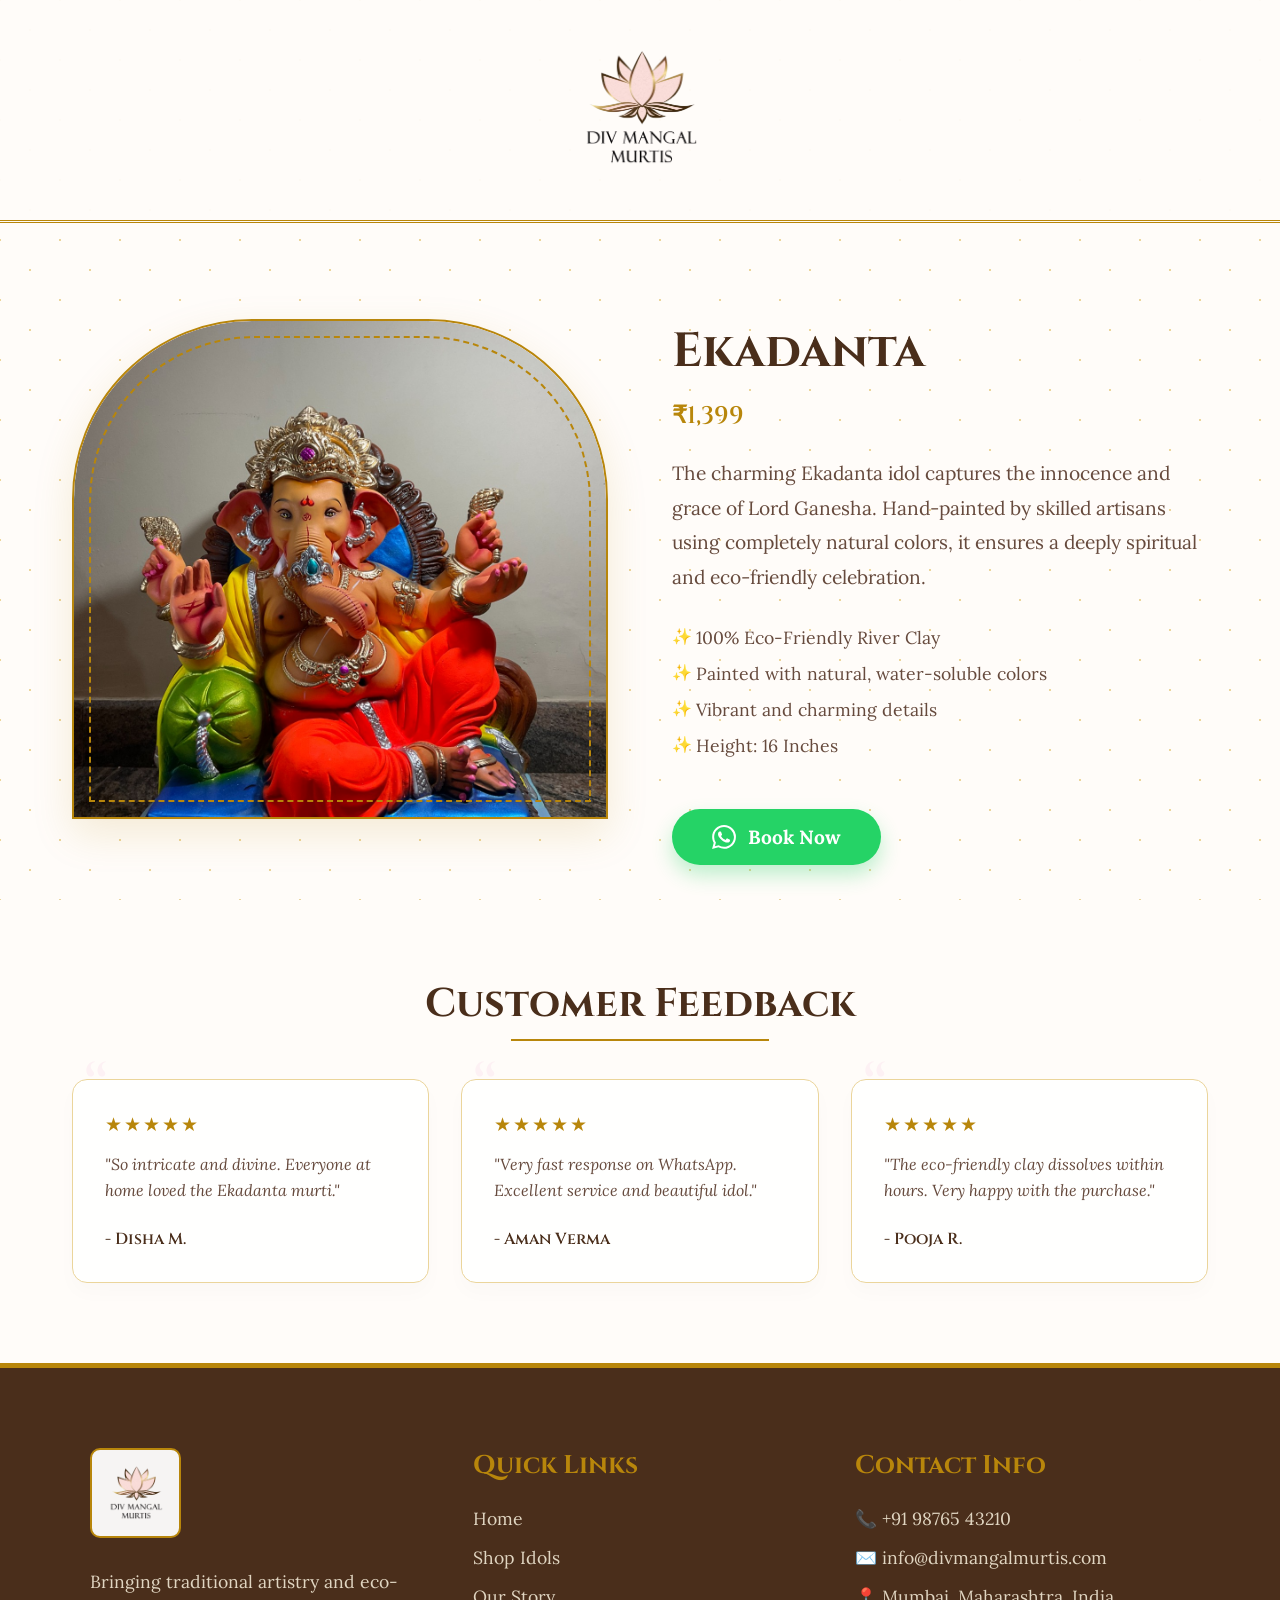
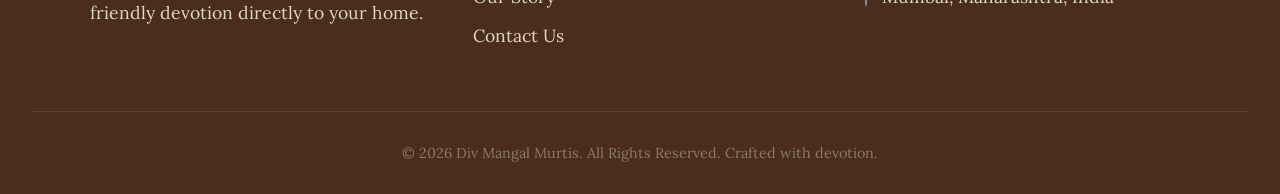
==== ekadanta.html @ cab76523 "Initial commit - Div Mangal Murtis website" ====
<!DOCTYPE html>
<html lang="en">
<head>
    <meta charset="UTF-8">
    <meta name="viewport" content="width=device-width, initial-scale=1.0">
    <title>Ekadanta - Div Mangal Murtis</title>
    <link rel="stylesheet" href="style.css">
    <link href="https://fonts.googleapis.com/css2?family=Cinzel:wght@500;700&family=Lora:ital,wght@0,400;0,600;1,400&display=swap" rel="stylesheet">
</head>
<body>
    <header class="header">
        <div class="logo-container">
            <div class="logo-placeholder">
                <a href="index.html">
                    <img src="images/logo.png" alt="Div Mangal Murtis Logo" class="logo-image">
                </a>
            </div>
        </div>
    </header>

    <section class="product-detail-section">
        <div class="product-detail-image-wrapper">
            <img src="images/WhatsApp Image 2026-06-09 at 5.28.14 PM.jpeg" alt="Ekadanta Ganesha Idol" class="product-detail-image">
        </div>
        <div class="product-info">
            <h1>Ekadanta</h1>
            <p class="product-price">₹1,399</p>
            <p class="product-description">
                The charming Ekadanta idol captures the innocence and grace of Lord Ganesha. Hand-painted by skilled artisans using completely natural colors, it ensures a deeply spiritual and eco-friendly celebration.
            </p>
            <ul class="product-features">
                <li>100% Eco-Friendly River Clay</li>
                <li>Painted with natural, water-soluble colors</li>
                <li>Vibrant and charming details</li>
                <li>Height: 16 Inches</li>
            </ul>
            <a href="https://wa.me/919876543210?text=Hello,%20I%20would%20like%20to%20book%20the%20Ekadanta%20idol." class="whatsapp-btn" target="_blank" rel="noopener noreferrer">
                <svg class="whatsapp-icon" viewBox="0 0 24 24">
                    <path d="M17.472 14.382c-.297-.149-1.758-.867-2.03-.967-.273-.099-.471-.148-.67.15-.197.297-.767.966-.94 1.164-.173.199-.347.223-.644.075-.297-.15-1.255-.463-2.39-1.475-.883-.788-1.48-1.761-1.653-2.059-.173-.297-.018-.458.13-.606.134-.133.298-.347.446-.52.149-.174.198-.298.298-.497.099-.198.05-.371-.025-.52-.075-.149-.669-1.612-.916-2.207-.242-.579-.487-.5-.669-.51a12.8 12.8 0 0 0-.57-.01c-.198 0-.52.074-.792.372-.272.297-1.04 1.016-1.04 2.479 0 1.462 1.065 2.875 1.213 3.074.149.198 2.096 3.2 5.077 4.487.709.306 1.262.489 1.694.625.712.227 1.36.195 1.871.118.571-.085 1.758-.719 2.006-1.413.248-.694.248-1.289.173-1.413-.074-.124-.272-.198-.57-.347m-5.421 7.403h-.004a9.87 9.87 0 0 1-5.031-1.378l-.361-.214-3.741.982.998-3.648-.235-.374a9.86 9.86 0 0 1-1.51-5.26c.001-5.45 4.436-9.884 9.888-9.884 2.64 0 5.122 1.03 6.988 2.898a9.825 9.825 0 0 1 2.893 6.994c-.003 5.45-4.437 9.884-9.885 9.884m8.413-18.297A11.815 11.815 0 0 0 12.05 0C5.495 0 .16 5.335.157 11.892c0 2.096.547 4.142 1.588 5.945L.057 24l6.305-1.654a11.882 11.882 0 0 0 5.683 1.448h.005c6.554 0 11.89-5.335 11.893-11.893a11.821 11.821 0 0 0-3.48-8.413z"/>
                </svg>
                Book Now
            </a>
        </div>
    </section>

    <section class="feedback-section">
        <h2>Customer Feedback</h2>
        <div class="reviews-grid">
            <div class="review-card">
                <div class="stars">★★★★★</div>
                <p class="review-text">"So intricate and divine. Everyone at home loved the Ekadanta murti."</p>
                <p class="reviewer-name">- Disha M.</p>
            </div>
            <div class="review-card">
                <div class="stars">★★★★★</div>
                <p class="review-text">"Very fast response on WhatsApp. Excellent service and beautiful idol."</p>
                <p class="reviewer-name">- Aman Verma</p>
            </div>
            <div class="review-card">
                <div class="stars">★★★★★</div>
                <p class="review-text">"The eco-friendly clay dissolves within hours. Very happy with the purchase."</p>
                <p class="reviewer-name">- Pooja R.</p>
            </div>
        </div>
    </section>

    <footer class="footer">
        <div class="footer-content">
            <div class="footer-col">
                <img src="images/logo.png" alt="Div Mangal Murtis" class="footer-logo">
                <p class="footer-desc">Bringing traditional artistry and eco-friendly devotion directly to your home.</p>
            </div>
            <div class="footer-col">
                <h3>Quick Links</h3>
                <ul>
                    <li><a href="index.html">Home</a></li>
                    <li><a href="index.html">Shop Idols</a></li>
                    <li><a href="#">Our Story</a></li>
                    <li><a href="#">Contact Us</a></li>
                </ul>
            </div>
            <div class="footer-col">
                <h3>Contact Info</h3>
                <p>📞 +91 98765 43210</p>
                <p>✉️ info@divmangalmurtis.com</p>
                <p>📍 Mumbai, Maharashtra, India</p>
            </div>
        </div>
        <div class="footer-bottom">
            <p>&copy; 2026 Div Mangal Murtis. All Rights Reserved. Crafted with devotion.</p>
        </div>
    </footer>
</body>
</html>
---- style.css ----
:root {
    --color-bg-base: #FFFCF9;
    --color-pastel-pink: #FDF1F4;
    --color-gold: #B8860B; /* Dark Goldenrod for traditional feel */
    --color-gold-light: #EBD59B;
    --color-dark: #4A2E1B; /* Warm dark brown */
    --color-text: #664A3D;
    --color-pink-petal: #F3BCC8;
    --color-accent-red: #A52A2A; /* Subtle traditional red accent */
}

* {
    margin: 0;
    padding: 0;
    box-sizing: border-box;
}

body {
    font-family: 'Lora', serif;
    background-color: var(--color-bg-base);
    color: var(--color-text);
    overflow-x: hidden;
    background-image: 
        radial-gradient(var(--color-gold-light) 1px, transparent 1px),
        radial-gradient(var(--color-gold-light) 1px, transparent 1px);
    background-size: 60px 60px;
    background-position: 0 0, 30px 30px;
    background-attachment: fixed;
}

h1, h2, h3, .cta-button {
    font-family: 'Cinzel', serif;
    color: var(--color-dark);
}



/* Header */
.header {
    background-color: rgba(255, 252, 249, 0.95);
    padding: 2rem 1rem;
    text-align: center;
    border-bottom: 3px double var(--color-gold);
    position: relative;
    z-index: 50;
}

.logo-placeholder {
    display: inline-flex;
    align-items: center;
    justify-content: center;
    padding: 1rem 2rem;
    position: relative;
}

.logo-image {
    max-height: 120px;
    width: auto;
    object-fit: contain;
}



/* Hero Section */
.hero {
    position: relative;
    background-color: var(--color-dark);
    text-align: center;
    overflow: hidden;
    min-height: 85vh;
    display: flex;
    align-items: center;
    justify-content: center;
    border-bottom: 4px solid var(--color-gold);
}

/* Slider */
.slider-container {
    position: absolute;
    top: 0; left: 0; right: 0; bottom: 0;
    width: 100%;
    height: 100%;
    display: flex;
    align-items: center;
    justify-content: center;
}

.slide {
    position: absolute;
    top: 0; left: 0; right: 0; bottom: 0;
    opacity: 0;
    transition: opacity 1.5s ease-in-out;
    display: flex;
    align-items: center;
    justify-content: center;
    pointer-events: none;
    z-index: 10;
    background-size: cover;
    background-position: center;
    background-repeat: no-repeat;
}

.slide-overlay {
    position: absolute;
    top: 0; left: 0; width: 100%; height: 100%;
    background: linear-gradient(
        to bottom,
        rgba(0,0,0,0.15) 0%,
        rgba(0,0,0,0.45) 40%,
        rgba(0,0,0,0.65) 100%
    );
    z-index: 11;
}

.slide.active {
    opacity: 1;
    pointer-events: auto;
    z-index: 20;
}

.hero-content {
    position: relative;
    z-index: 15;
    max-width: 800px;
    padding: 0 2rem;
}

.hero h2 {
    font-size: clamp(2rem, 6vw, 4.5rem);
    margin-bottom: 1.5rem;
    color: #FFFFFF;
    letter-spacing: 4px;
    text-shadow: 2px 2px 5px rgba(0, 0, 0, 0.8), 0 0 20px rgba(184, 134, 11, 0.8);
}

.hero p {
    font-size: clamp(1rem, 3vw, 1.6rem);
    color: #F8F8F8;
    line-height: 1.8;
    font-style: italic;
    max-width: 650px;
    margin: 0 auto;
    text-shadow: 1px 1px 3px rgba(0, 0, 0, 0.9);
}

.slider-controls {
    position: absolute;
    bottom: 2rem;
    left: 50%;
    transform: translateX(-50%);
    display: flex;
    gap: 1rem;
    z-index: 30;
}

.dot {
    width: 12px;
    height: 12px;
    border-radius: 50%;
    border: 2px solid var(--color-gold);
    background-color: transparent;
    cursor: pointer;
    transition: all 0.3s ease;
    box-shadow: 0 0 5px rgba(0,0,0,0.5);
}

.dot.active, .dot:hover {
    background-color: var(--color-gold);
    transform: scale(1.3);
}

/* Decorative Petals */
.petal {
    position: absolute;
    background: linear-gradient(135deg, var(--color-pink-petal), #fff0f3);
    border-radius: 50% 0 50% 50%;
    opacity: 0.6;
    box-shadow: inset -2px -2px 10px rgba(212, 175, 55, 0.2), 3px 3px 15px rgba(0, 0, 0, 0.3);
    transform-origin: bottom right;
    animation: float-traditional 8s ease-in-out infinite;
    z-index: 25; /* above slider, below text */
}

.petal::after {
    content: '';
    position: absolute;
    top: 10%; left: 10%; right: 10%; bottom: 10%;
    border: 1px solid rgba(184, 134, 11, 0.6);
    border-radius: inherit;
}

.petal-1 { width: 140px; height: 140px; top: -10px; left: 8%; transform: rotate(45deg); animation-delay: 0s; }
.petal-2 { width: 180px; height: 180px; bottom: -30px; right: 5%; transform: rotate(-20deg); animation-delay: 2s; }
.petal-3 { width: 90px; height: 90px; top: 45%; left: 85%; transform: rotate(15deg); animation-delay: 4s; }
.petal-4 { width: 120px; height: 120px; top: 75%; left: 10%; transform: rotate(60deg); animation-delay: 1s; }
.petal-5 { width: 100px; height: 100px; top: 15%; right: 15%; transform: rotate(-40deg); animation-delay: 3s; }

@keyframes float-traditional {
    0%, 100% { transform: translateY(0) rotate(0deg) scale(1); }
    50% { transform: translateY(-15px) rotate(5deg) scale(1.05); }
}

/* Products Section */
.products-section {
    padding: 4rem 1.5rem 3rem;
    max-width: 1200px;
    margin: 0 auto;
    position: relative;
    z-index: 10;
}

.section-title {
    font-size: clamp(1.8rem, 5vw, 3rem);
    text-align: center;
    color: var(--color-dark);
    margin-bottom: 2.5rem;
    font-family: 'Cinzel', serif;
}

.products-grid {
    display: grid;
    grid-template-columns: repeat(2, 1fr);
    gap: 1.5rem;
}

/* Product card link wrapper */
.product-card-link {
    text-decoration: none;
    color: inherit;
    display: block;
}

.product-card {
    background: #fff;
    border-radius: 12px;
    overflow: hidden;
    box-shadow: 0 4px 15px rgba(0,0,0,0.06);
    transition: transform 0.3s ease, box-shadow 0.3s ease;
    position: relative;
    cursor: pointer;
}

.product-card:hover {
    transform: translateY(-4px);
    box-shadow: 0 12px 30px rgba(184, 134, 11, 0.15);
}

/* Product image container */
.product-image-container {
    position: relative;
    width: 100%;
    aspect-ratio: 1 / 1;
    overflow: hidden;
    background: var(--color-pastel-pink);
}

.product-image {
    width: 100%;
    height: 100%;
    object-fit: cover;
    transition: transform 0.5s ease;
    display: block;
}

.product-card:hover .product-image {
    transform: scale(1.06);
}

.discount-badge {
    position: absolute;
    top: 10px;
    left: 10px;
    background: #E8003D;
    color: #fff;
    font-size: 0.65rem;
    font-weight: 700;
    font-family: 'Outfit', sans-serif;
    padding: 4px 8px;
    border-radius: 4px;
    z-index: 5;
    letter-spacing: 0.5px;
    text-transform: uppercase;
}

.cart-btn {
    position: absolute;
    bottom: 10px;
    right: 10px;
    width: 36px;
    height: 36px;
    border-radius: 50%;
    background: rgba(255,255,255,0.95);
    border: none;
    display: flex;
    align-items: center;
    justify-content: center;
    cursor: pointer;
    box-shadow: 0 2px 8px rgba(0,0,0,0.15);
    transition: background 0.2s ease, transform 0.2s ease;
    z-index: 5;
}

.cart-btn svg {
    width: 18px;
    height: 18px;
    stroke: var(--color-dark);
}

.cart-btn:hover {
    background: var(--color-gold);
    transform: scale(1.1);
}

.cart-btn:hover svg {
    stroke: #fff;
}

/* Product card text area */
.product-title {
    font-size: 0.9rem;
    font-family: 'Outfit', sans-serif;
    font-weight: 600;
    color: var(--color-dark);
    padding: 0.75rem 0.75rem 0.3rem;
    line-height: 1.4;
}

.price-row {
    display: flex;
    align-items: center;
    gap: 0.5rem;
    padding: 0 0.75rem 0.2rem;
}

.current-price {
    font-size: 1rem;
    font-weight: 700;
    font-family: 'Outfit', sans-serif;
    color: var(--color-dark);
}

.original-price {
    font-size: 0.8rem;
    font-family: 'Outfit', sans-serif;
    color: #999;
    text-decoration: line-through;
}

.discount-text {
    font-size: 0.8rem;
    font-family: 'Outfit', sans-serif;
    font-weight: 700;
    color: #E8003D;
    padding: 0 0.75rem 0.75rem;
}

/* View All Button */
.view-all-container {
    text-align: center;
    margin-top: 2.5rem;
}

.view-all-btn {
    background: var(--color-dark);
    color: #fff;
    border: none;
    padding: 0.9rem 3rem;
    border-radius: 50px;
    font-size: 1rem;
    font-family: 'Outfit', sans-serif;
    font-weight: 600;
    cursor: pointer;
    transition: background 0.3s ease, transform 0.2s ease;
    letter-spacing: 0.5px;
}

.view-all-btn:hover {
    background: var(--color-gold);
    transform: translateY(-2px);
}

.cta-button {
    background-color: transparent;
    color: var(--color-dark);
    border: 1px solid var(--color-gold);
    padding: 0.8rem 2.5rem;
    font-size: 1rem;
    font-weight: 700;
    cursor: pointer;
    transition: all 0.4s ease;
    text-transform: uppercase;
    letter-spacing: 2px;
    position: relative;
    overflow: hidden;
    z-index: 1;
    display: inline-block;
    text-decoration: none;
}

.cta-button::before {
    content: '';
    position: absolute;
    top: 0; left: 0; right: 0; bottom: 0;
    background-color: var(--color-gold);
    z-index: -1;
    transform: scaleY(0);
    transform-origin: bottom;
    transition: transform 0.4s cubic-bezier(0.86, 0, 0.07, 1);
}

.cta-button:hover {
    color: #fff;
    border-color: var(--color-gold);
}

.cta-button:hover::before {
    transform: scaleY(1);
}

/* Instagram Banner */
.insta-banner {
    background: linear-gradient(135deg, #fff0f3, #fdf6e3);
    padding: 5rem 2rem;
    text-align: center;
    border-top: 2px solid var(--color-gold-light);
    border-bottom: 2px solid var(--color-gold-light);
    position: relative;
    overflow: hidden;
    margin: 4rem 0 0;
    box-shadow: inset 0 0 50px rgba(184, 134, 11, 0.05);
}

.insta-content {
    position: relative;
    z-index: 10;
    max-width: 600px;
    margin: 0 auto;
}

.insta-icon {
    width: 60px;
    height: 60px;
    color: #E1306C;
    margin-bottom: 1.5rem;
}

.insta-banner h2 {
    font-size: 2.8rem;
    margin-bottom: 1rem;
}

.insta-banner p {
    font-size: 1.2rem;
    margin-bottom: 2rem;
    color: var(--color-text);
}

.insta-btn {
    border-color: #E1306C;
    color: #E1306C;
}

.insta-btn::before {
    background-color: #E1306C;
}

/* Footer */
.footer {
    background-color: var(--color-dark);
    color: #fff;
    padding: 5rem 2rem 2rem;
    position: relative;
    border-top: 5px solid var(--color-gold);
}

.footer-content {
    display: grid;
    grid-template-columns: repeat(3, 1fr);
    gap: 3rem;
    max-width: 1100px;
    margin: 0 auto 3rem;
}

.footer-logo {
    max-height: 90px;
    margin-bottom: 1.5rem;
    background: rgba(255, 255, 255, 0.95);
    padding: 15px;
    border-radius: 10px;
    border: 2px solid var(--color-gold);
}

.footer-desc {
    color: #e0d5c1;
    line-height: 1.8;
    font-size: 1.1rem;
}

.footer h3 {
    color: var(--color-gold);
    font-size: 1.6rem;
    margin-bottom: 1.5rem;
}

.footer ul {
    list-style: none;
}

.footer ul li {
    margin-bottom: 1rem;
}

.footer ul li a {
    color: #e0d5c1;
    text-decoration: none;
    font-size: 1.1rem;
    transition: color 0.3s ease;
}

.footer ul li a:hover {
    color: var(--color-gold-light);
    text-decoration: underline;
}

.footer-col p {
    color: #e0d5c1;
    margin-bottom: 1rem;
    font-size: 1.1rem;
}

.footer-bottom {
    text-align: center;
    border-top: 1px solid rgba(255, 255, 255, 0.1);
    padding-top: 2rem;
    color: #8c7b66;
    font-size: 0.9rem;
}

/* Product Detail Section */
.product-detail-section {
    padding: 6rem 2rem 2rem;
    max-width: 1200px;
    margin: 0 auto;
    display: grid;
    grid-template-columns: 1fr 1fr;
    gap: 4rem;
    position: relative;
    z-index: 10;
}

.product-detail-image-wrapper {
    background-color: var(--color-pastel-pink);
    border: 2px solid var(--color-gold);
    border-radius: 180px 180px 0 0;
    height: 500px;
    position: relative;
    overflow: hidden;
    box-shadow: 0 15px 40px rgba(184, 134, 11, 0.15);
}

.product-detail-image-wrapper::after {
    content: '';
    position: absolute;
    top: 15px; left: 15px; right: 15px; bottom: 15px;
    border: 2px dashed var(--color-gold);
    border-radius: 165px 165px 0 0;
    pointer-events: none;
}

.product-detail-image {
    width: 100%;
    height: 100%;
    object-fit: cover;
    border-radius: 178px 178px 0 0;
}

.product-info {
    display: flex;
    flex-direction: column;
    justify-content: center;
}

.product-info h1 {
    font-size: 3rem;
    margin-bottom: 1rem;
    color: var(--color-dark);
}

.product-price {
    font-size: 1.5rem;
    color: var(--color-gold);
    font-weight: 600;
    margin-bottom: 1.5rem;
    font-family: 'Cinzel', serif;
}

.product-description {
    font-size: 1.2rem;
    line-height: 1.8;
    margin-bottom: 2rem;
    color: var(--color-text);
}

.product-features {
    list-style: none;
    margin-bottom: 2.5rem;
}

.product-features li {
    font-size: 1.1rem;
    margin-bottom: 0.8rem;
    padding-left: 1.5rem;
    position: relative;
}

.product-features li::before {
    content: '✨';
    position: absolute;
    left: 0;
    color: var(--color-gold);
    font-size: 1rem;
}

.whatsapp-btn {
    background-color: #25D366; /* WhatsApp Green */
    color: #fff;
    border: none;
    padding: 1rem 2.5rem;
    font-size: 1.2rem;
    font-weight: bold;
    font-family: 'Lora', serif;
    border-radius: 50px;
    cursor: pointer;
    text-decoration: none;
    display: inline-flex;
    align-items: center;
    gap: 12px;
    transition: all 0.3s ease;
    box-shadow: 0 10px 20px rgba(37, 211, 102, 0.3);
    align-self: flex-start;
}

.whatsapp-btn:hover {
    background-color: #1EBE5D;
    transform: translateY(-3px);
    box-shadow: 0 15px 25px rgba(37, 211, 102, 0.4);
    color: #fff;
}

.whatsapp-icon {
    width: 24px;
    height: 24px;
    fill: currentColor;
}

/* Customer Feedback Section */
.feedback-section {
    padding: 5rem 2rem;
    max-width: 1200px;
    margin: 0 auto;
    text-align: center;
}

.feedback-section h2 {
    font-size: 2.5rem;
    margin-bottom: 3rem;
    position: relative;
    display: inline-block;
}

.feedback-section h2::after {
    content: '';
    position: absolute;
    bottom: -10px;
    left: 20%;
    right: 20%;
    height: 2px;
    background: var(--color-gold);
}

.reviews-grid {
    display: grid;
    grid-template-columns: repeat(3, 1fr);
    gap: 2rem;
}

.review-card {
    background: rgba(255, 255, 255, 0.9);
    border: 1px solid var(--color-gold-light);
    padding: 2rem;
    border-radius: 15px;
    text-align: left;
    box-shadow: 0 10px 20px rgba(0,0,0,0.02);
    position: relative;
    z-index: 10;
}

.review-card::before {
    content: '“';
    font-family: 'Cinzel', serif;
    font-size: 5rem;
    color: var(--color-pastel-pink);
    position: absolute;
    top: -20px;
    left: 10px;
    line-height: 1;
    z-index: -1;
}

.stars {
    color: var(--color-gold);
    margin-bottom: 1rem;
    font-size: 1.2rem;
    letter-spacing: 2px;
}

.review-text {
    font-style: italic;
    margin-bottom: 1.5rem;
    color: var(--color-text);
    line-height: 1.6;
}

.reviewer-name {
    font-weight: 600;
    color: var(--color-dark);
    font-family: 'Cinzel', serif;
}

/* Responsive */
@media (max-width: 1024px) {
    .products-grid {
        gap: 1rem;
    }
}

@media (max-width: 900px) {
    .footer-content {
        grid-template-columns: 1fr;
        text-align: center;
    }
    .footer-logo {
        margin: 0 auto 1.5rem;
    }
    .product-detail-section {
        grid-template-columns: 1fr;
    }
    .reviews-grid {
        grid-template-columns: 1fr 1fr;
    }
}

@media (max-width: 768px) {
    /* Hero: full screen, centered content */
    .hero {
        min-height: 55vh;
    }
    .hero-content {
        padding: 0 1.5rem;
    }
    /* Hide petals on mobile for a cleaner hero */
    .petal {
        display: none;
    }

    /* Logo */
    .logo-image {
        max-height: 70px;
    }
    .logo-placeholder {
        padding: 0.5rem 1rem;
    }
    .header {
        padding: 1rem;
    }

    /* Products: keep 2-column grid on mobile */
    .products-section {
        padding: 3rem 1rem 2rem;
    }
    .products-grid {
        grid-template-columns: repeat(2, 1fr);
        gap: 0.75rem;
    }
    .product-title {
        font-size: 0.78rem;
        padding: 0.5rem 0.5rem 0.2rem;
    }
    .price-row {
        padding: 0 0.5rem 0.2rem;
        gap: 0.3rem;
        flex-wrap: wrap;
    }
    .current-price {
        font-size: 0.9rem;
    }
    .original-price {
        font-size: 0.7rem;
    }
    .discount-text {
        font-size: 0.72rem;
        padding: 0 0.5rem 0.5rem;
    }
    .discount-badge {
        font-size: 0.55rem;
        padding: 3px 5px;
    }
    .cart-btn {
        width: 30px;
        height: 30px;
    }
    .cart-btn svg {
        width: 15px;
        height: 15px;
    }
    .view-all-btn {
        padding: 0.75rem 2rem;
        font-size: 0.9rem;
    }

    /* Instagram */
    .insta-banner {
        padding: 3rem 1.5rem;
    }
    .insta-banner h2 {
        font-size: 1.8rem;
    }
    .insta-banner p {
        font-size: 1rem;
    }

    /* Footer */
    .footer {
        padding: 3rem 1.5rem 1.5rem;
    }
    .footer-content {
        gap: 2rem;
    }

    /* Product detail pages */
    .product-detail-section {
        padding: 3rem 1.5rem 1.5rem;
        gap: 2rem;
    }
    .product-detail-image-wrapper {
        height: 300px;
    }
    .product-info h1 {
        font-size: 2rem;
    }
    .reviews-grid {
        grid-template-columns: 1fr;
    }
    .feedback-section {
        padding: 3rem 1rem;
    }
}

@media (max-width: 400px) {
    .products-grid {
        gap: 0.5rem;
    }
    .product-title {
        font-size: 0.7rem;
    }
    .current-price {
        font-size: 0.85rem;
    }
}
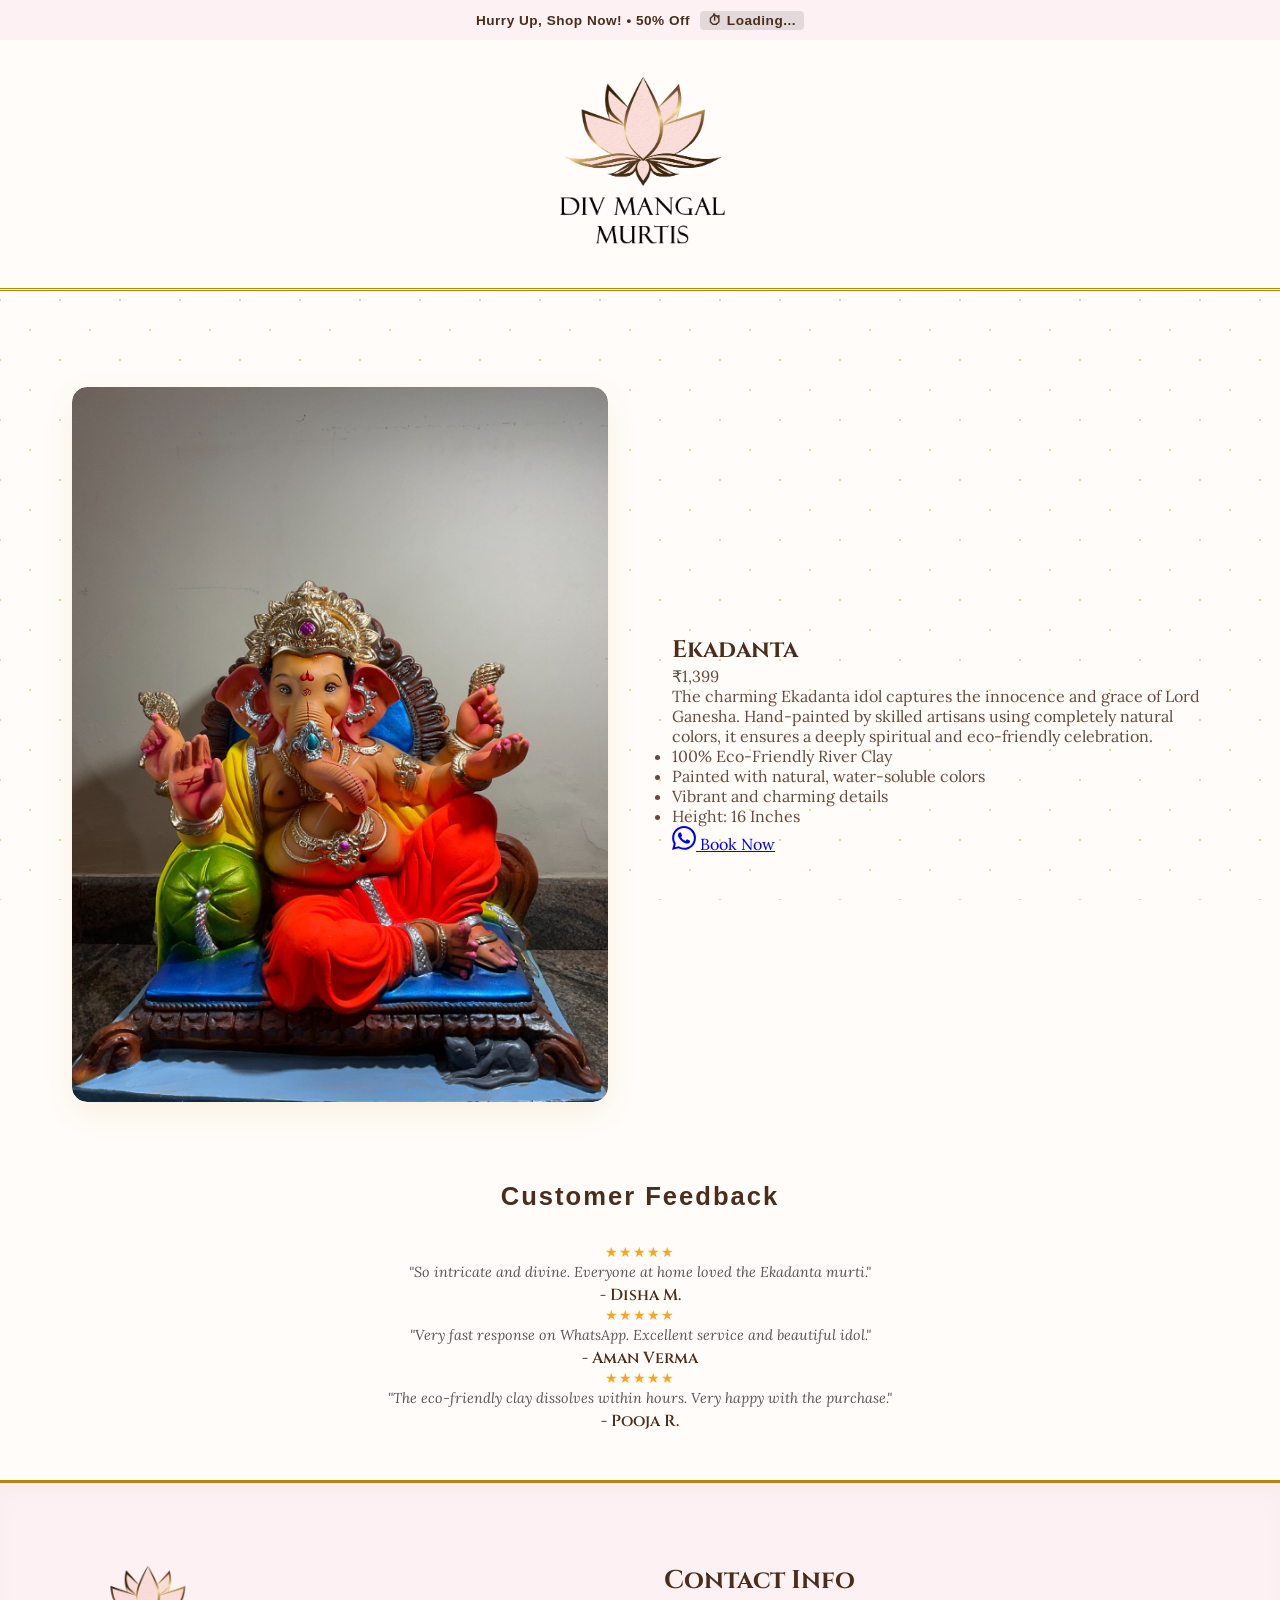
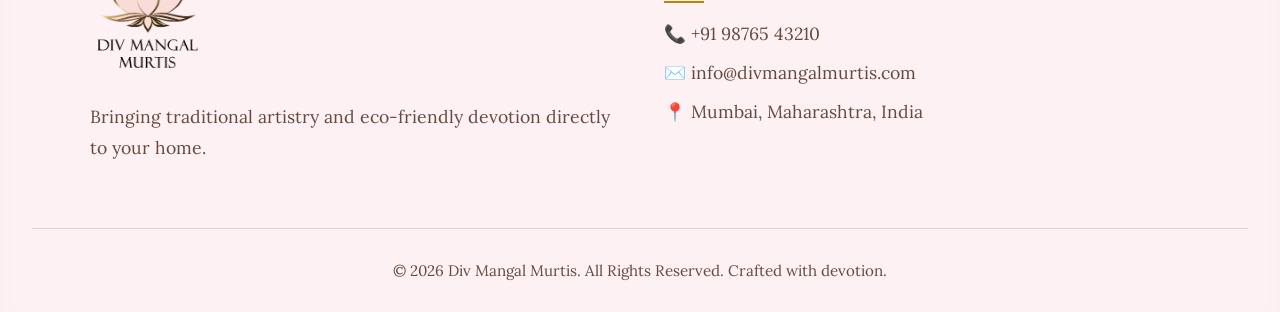
==== commit 1d890fda: "Fix UI issues: announcement bar, sticky header, removed footer links, fix trust badges congestion" ====
--- a/ekadanta.html
+++ b/ekadanta.html
@@ -8,6 +8,22 @@
     <link href="https://fonts.googleapis.com/css2?family=Cinzel:wght@500;700&family=Lora:ital,wght@0,400;0,600;1,400&display=swap" rel="stylesheet">
 </head>
 <body>
+    <!-- Announcement Bar -->
+    <div class="announcement-bar">
+        <div class="ann-slides" id="ann-slides">
+            <div class="ann-slide active ann-pink">
+                <span class="ann-text">Hurry Up, Shop Now! • 50% Off</span>
+                <span class="ann-timer countdown-timer">⏱ Loading...</span>
+            </div>
+            <div class="ann-slide ann-black">
+                <span class="ann-text">Save Min 50% on all orders and get free shipping</span>
+            </div>
+            <div class="ann-slide ann-black">
+                <span class="ann-text">Extra discounts Upto ₹1850 at checkout.</span>
+            </div>
+        </div>
+    </div>
+
     <header class="header">
         <div class="logo-container">
             <div class="logo-placeholder">
--- a/style.css
+++ b/style.css
@@ -34,15 +34,68 @@
 }
 
 
+/* Announcement Bar */
+.announcement-bar {
+    width: 100%;
+    height: 40px;
+    background-color: #000;
+    color: #fff;
+    font-family: 'Outfit', sans-serif;
+    font-size: 0.85rem;
+    font-weight: 600;
+    letter-spacing: 0.5px;
+    position: sticky;
+    top: 0;
+    z-index: 1000;
+    overflow: hidden;
+}
+
+.ann-slides {
+    position: relative;
+    width: 100%;
+    height: 100%;
+}
+
+.ann-slide {
+    position: absolute;
+    top: 0; left: 0;
+    width: 100%;
+    height: 100%;
+    display: flex;
+    align-items: center;
+    justify-content: center;
+    gap: 10px;
+    opacity: 0;
+    transition: opacity 0.5s ease-in-out;
+    pointer-events: none;
+}
+
+.ann-slide.active {
+    opacity: 1;
+    pointer-events: auto;
+}
+
+.ann-pink { background-color: var(--color-pastel-pink); color: var(--color-dark); }
+.ann-black { background-color: #000; color: #fff; }
+
+.ann-timer {
+    display: inline-block;
+    background: rgba(0,0,0,0.1);
+    padding: 2px 8px;
+    border-radius: 4px;
+    font-variant-numeric: tabular-nums;
+}
+.ann-black .ann-timer { background: rgba(255,255,255,0.2); }
 
 /* Header */
 .header {
     background-color: rgba(255, 252, 249, 0.95);
-    padding: 2rem 1rem;
+    padding: 1rem 1rem;
     text-align: center;
     border-bottom: 3px double var(--color-gold);
-    position: relative;
-    z-index: 50;
+    position: sticky;
+    top: 40px; /* Below the announcement bar */
+    z-index: 999;
 }
 
 .logo-placeholder {
@@ -54,7 +107,7 @@
 }
 
 .logo-image {
-    max-height: 120px;
+    max-height: 180px;
     width: auto;
     object-fit: contain;
 }
@@ -64,25 +117,21 @@
 /* Hero Section */
 .hero {
     position: relative;
-    background-color: var(--color-dark);
     text-align: center;
-    overflow: hidden;
-    min-height: 85vh;
-    display: flex;
-    align-items: center;
-    justify-content: center;
-    border-bottom: 4px solid var(--color-gold);
+    padding: 1.5rem;
+    background-color: transparent;
 }
 
 /* Slider */
 .slider-container {
-    position: absolute;
-    top: 0; left: 0; right: 0; bottom: 0;
+    position: relative;
     width: 100%;
-    height: 100%;
-    display: flex;
-    align-items: center;
-    justify-content: center;
+    max-width: 1200px;
+    margin: 0 auto;
+    aspect-ratio: 21 / 9;
+    border-radius: 20px;
+    overflow: hidden;
+    box-shadow: 0 10px 30px rgba(0,0,0,0.1);
 }
 
 .slide {
@@ -145,7 +194,7 @@
 
 .slider-controls {
     position: absolute;
-    bottom: 2rem;
+    bottom: 2.5rem;
     left: 50%;
     transform: translateX(-50%);
     display: flex;
@@ -466,40 +515,57 @@
 
 /* Footer */
 .footer {
-    background-color: var(--color-dark);
-    color: #fff;
+    background: var(--color-pastel-pink);
+    color: var(--color-dark);
     padding: 5rem 2rem 2rem;
     position: relative;
-    border-top: 5px solid var(--color-gold);
+    border-top: 3px solid var(--color-gold);
+    box-shadow: inset 0 10px 20px rgba(184, 134, 11, 0.03);
 }
 
 .footer-content {
     display: grid;
-    grid-template-columns: repeat(3, 1fr);
+    grid-template-columns: repeat(2, 1fr);
     gap: 3rem;
     max-width: 1100px;
     margin: 0 auto 3rem;
 }
 
+.footer-content > .footer-col:nth-child(2) {
+    display: none;
+}
+
 .footer-logo {
-    max-height: 90px;
+    max-height: 110px;
     margin-bottom: 1.5rem;
-    background: rgba(255, 255, 255, 0.95);
-    padding: 15px;
-    border-radius: 10px;
-    border: 2px solid var(--color-gold);
+    background: transparent;
+    padding: 0;
+    border-radius: 0;
+    border: none;
 }
 
 .footer-desc {
-    color: #e0d5c1;
+    color: var(--color-text);
     line-height: 1.8;
     font-size: 1.1rem;
 }
 
 .footer h3 {
-    color: var(--color-gold);
+    color: var(--color-dark);
     font-size: 1.6rem;
     margin-bottom: 1.5rem;
+    position: relative;
+    display: inline-block;
+}
+
+.footer h3::after {
+    content: '';
+    position: absolute;
+    left: 0;
+    bottom: -5px;
+    width: 40px;
+    height: 2px;
+    background-color: var(--color-gold);
 }
 
 .footer ul {
@@ -511,29 +577,29 @@
 }
 
 .footer ul li a {
-    color: #e0d5c1;
+    color: var(--color-text);
     text-decoration: none;
     font-size: 1.1rem;
-    transition: color 0.3s ease;
+    transition: color 0.3s ease, padding-left 0.3s ease;
 }
 
 .footer ul li a:hover {
-    color: var(--color-gold-light);
-    text-decoration: underline;
+    color: var(--color-gold);
+    padding-left: 5px;
 }
 
 .footer-col p {
-    color: #e0d5c1;
+    color: var(--color-text);
     margin-bottom: 1rem;
     font-size: 1.1rem;
 }
 
 .footer-bottom {
     text-align: center;
-    border-top: 1px solid rgba(255, 255, 255, 0.1);
+    border-top: 1px solid rgba(74, 46, 27, 0.15);
     padding-top: 2rem;
-    color: #8c7b66;
-    font-size: 0.9rem;
+    color: var(--color-text);
+    font-size: 0.95rem;
 }
 
 /* Product Detail Section */
@@ -549,29 +615,24 @@
 }
 
 .product-detail-image-wrapper {
-    background-color: var(--color-pastel-pink);
-    border: 2px solid var(--color-gold);
-    border-radius: 180px 180px 0 0;
-    height: 500px;
+    background-color: transparent;
+    border-radius: 15px;
+    height: auto;
     position: relative;
     overflow: hidden;
-    box-shadow: 0 15px 40px rgba(184, 134, 11, 0.15);
-}
-
-.product-detail-image-wrapper::after {
-    content: '';
-    position: absolute;
-    top: 15px; left: 15px; right: 15px; bottom: 15px;
-    border: 2px dashed var(--color-gold);
-    border-radius: 165px 165px 0 0;
-    pointer-events: none;
+    box-shadow: 0 10px 30px rgba(184, 134, 11, 0.1);
+    display: flex;
+    align-items: center;
+    justify-content: center;
 }
 
 .product-detail-image {
     width: 100%;
-    height: 100%;
-    object-fit: cover;
-    border-radius: 178px 178px 0 0;
+    height: auto;
+    max-height: 80vh;
+    object-fit: contain;
+    border-radius: 15px;
+    display: block;
 }
 
 .product-info {
@@ -580,67 +641,163 @@
     justify-content: center;
 }
 
-.product-info h1 {
-    font-size: 3rem;
+/* New Product Info Layout */
+.product-title-row {
+    display: flex;
+    justify-content: space-between;
+    align-items: flex-start;
     margin-bottom: 1rem;
+}
+.product-title-row h1 {
+    font-size: 1.8rem;
+    font-family: 'Outfit', sans-serif;
     color: var(--color-dark);
-}
-
-.product-price {
-    font-size: 1.5rem;
-    color: var(--color-gold);
+    margin-bottom: 0;
+    line-height: 1.3;
+}
+.share-btn {
+    background: #f5f5f5;
+    border: none;
+    border-radius: 50%;
+    width: 40px;
+    height: 40px;
+    display: flex;
+    align-items: center;
+    justify-content: center;
+    cursor: pointer;
+    flex-shrink: 0;
+    transition: background 0.2s;
+}
+.share-btn:hover { background: #e5e5e5; }
+.share-btn svg { width: 18px; height: 18px; stroke: #555; }
+
+.price-row-detail {
+    display: flex;
+    align-items: baseline;
+    gap: 1rem;
+    margin-bottom: 1.2rem;
+}
+.price-row-detail .product-price { 
+    font-size: 2.5rem; 
+    font-weight: bold; 
+    color: #000; 
+    font-family: 'Outfit', sans-serif;
+}
+.price-row-detail .original-price { 
+    font-size: 1.2rem; 
+    color: #999; 
+    text-decoration: line-through; 
+    font-family: 'Outfit', sans-serif;
+}
+.price-row-detail .discount-text { 
+    font-size: 1.1rem; 
+    color: #e60000; 
+    font-weight: bold; 
+    font-family: 'Outfit', sans-serif;
+}
+
+.timer-badge {
+    background: #ffe6e6;
+    color: #e60000;
+    padding: 0.5rem 1rem;
+    border-radius: 8px;
+    display: inline-flex;
+    align-items: center;
+    gap: 0.5rem;
+    font-size: 0.9rem;
     font-weight: 600;
     margin-bottom: 1.5rem;
-    font-family: 'Cinzel', serif;
-}
-
-.product-description {
-    font-size: 1.2rem;
-    line-height: 1.8;
+    font-family: 'Outfit', sans-serif;
+}
+
+.offer-banner {
+    border: 1px dashed #4caf50;
+    border-radius: 8px;
+    padding: 1rem;
+    display: flex;
+    align-items: center;
+    color: #2e7d32;
+    font-weight: 600;
+    margin-bottom: 1rem;
+    font-family: 'Outfit', sans-serif;
+}
+.offer-banner svg { width: 20px; height: 20px; margin-right: 0.8rem; stroke: #4caf50; }
+.offer-banner .chevron-right { margin-left: auto; stroke: #ccc; }
+
+.tax-info {
+    color: #777;
+    font-size: 0.85rem;
+    display: flex;
+    align-items: center;
+    gap: 0.5rem;
     margin-bottom: 2rem;
-    color: var(--color-text);
-}
-
-.product-features {
-    list-style: none;
-    margin-bottom: 2.5rem;
-}
-
-.product-features li {
-    font-size: 1.1rem;
-    margin-bottom: 0.8rem;
-    padding-left: 1.5rem;
-    position: relative;
-}
-
-.product-features li::before {
-    content: '✨';
-    position: absolute;
-    left: 0;
-    color: var(--color-gold);
-    font-size: 1rem;
-}
-
-.whatsapp-btn {
+    font-family: 'Outfit', sans-serif;
+}
+.tax-info svg { width: 16px; height: 16px; stroke: #999; }
+
+.trust-badges {
+    background: #fdfdfd;
+    border-radius: 12px;
+    overflow: hidden;
+    margin-bottom: 2rem;
+    border: 1px solid #eee;
+    font-family: 'Outfit', sans-serif;
+}
+.trust-icons-row {
+    display: flex;
+    justify-content: space-around;
+    padding: 1.5rem 1rem;
+    flex-wrap: wrap;
+    gap: 1rem;
+}
+.trust-item {
+    text-align: center;
+    display: flex;
+    flex-direction: column;
+    align-items: center;
+    gap: 0.5rem;
+    font-size: 0.85rem;
+    font-weight: 600;
+    color: #111;
+    flex: 1 1 25%;
+    min-width: 90px;
+}
+.trust-icon {
+    width: 40px; height: 40px; background: #fff; border-radius: 50%;
+    display: flex; align-items: center; justify-content: center;
+    font-size: 1.2rem; font-weight: bold; border: 1px solid #eee;
+    color: #333;
+}
+.delivery-time {
+    background: #e9e9e9;
+    text-align: center;
+    padding: 0.8rem;
+    font-size: 0.9rem;
+    font-weight: 600;
+    color: #333;
+}
+
+.whatsapp-btn-large {
     background-color: #25D366; /* WhatsApp Green */
     color: #fff;
     border: none;
-    padding: 1rem 2.5rem;
+    padding: 1.2rem;
     font-size: 1.2rem;
     font-weight: bold;
-    font-family: 'Lora', serif;
+    font-family: 'Outfit', sans-serif;
     border-radius: 50px;
     cursor: pointer;
     text-decoration: none;
-    display: inline-flex;
-    align-items: center;
+    display: flex;
+    align-items: center;
+    justify-content: center;
     gap: 12px;
+    width: 100%;
+    box-shadow: 0 5px 15px rgba(37, 211, 102, 0.3);
     transition: all 0.3s ease;
-    box-shadow: 0 10px 20px rgba(37, 211, 102, 0.3);
-    align-self: flex-start;
-}
-
-.whatsapp-btn:hover {
+}
+
+.whatsapp-btn-large:hover {
     background-color: #1EBE5D;
     transform: translateY(-3px);
     box-shadow: 0 15px 25px rgba(37, 211, 102, 0.4);
@@ -655,70 +812,148 @@
 
 /* Customer Feedback Section */
 .feedback-section {
-    padding: 5rem 2rem;
-    max-width: 1200px;
+    padding: 3rem 1.5rem;
+    max-width: 600px;
     margin: 0 auto;
     text-align: center;
 }
 
 .feedback-section h2 {
-    font-size: 2.5rem;
-    margin-bottom: 3rem;
-    position: relative;
-    display: inline-block;
-}
-
-.feedback-section h2::after {
-    content: '';
-    position: absolute;
-    bottom: -10px;
-    left: 20%;
-    right: 20%;
-    height: 2px;
+    font-size: 1.6rem;
+    margin-bottom: 2rem;
+    font-family: 'Outfit', sans-serif;
+    font-weight: 700;
+    letter-spacing: 2px;
+    color: var(--color-dark);
+}
+
+/* Review Carousel */
+.review-carousel {
+    background: #fff;
+    border-radius: 20px;
+    box-shadow: 0 4px 20px rgba(0,0,0,0.08);
+    overflow: hidden;
+    position: relative;
+}
+
+.review-slides {
+    position: relative;
+    width: 100%;
+}
+
+.review-slide {
+    display: none;
+    flex-direction: column;
+}
+
+.review-slide.active {
+    display: flex;
+}
+
+.review-video-wrapper {
+    width: 100%;
+    aspect-ratio: 9/16;
+    background: #000;
+    overflow: hidden;
+}
+
+.review-video-wrapper video {
+    width: 100%;
+    height: 100%;
+    object-fit: cover;
+    display: block;
+}
+
+.review-info {
+    padding: 1.2rem 1.5rem 1rem;
+    text-align: left;
+}
+
+.reviewer-name-new {
+    font-size: 1rem;
+    font-weight: 700;
+    font-family: 'Outfit', sans-serif;
+    color: #111;
+    margin-bottom: 0.3rem;
+}
+
+.review-meta {
+    display: flex;
+    align-items: center;
+    gap: 0.8rem;
+    margin-bottom: 0.8rem;
+}
+
+.stars {
+    color: #f5a623;
+    font-size: 0.9rem;
+    letter-spacing: 1px;
+}
+
+.review-date {
+    font-size: 0.8rem;
+    color: #999;
+    font-family: 'Outfit', sans-serif;
+}
+
+.review-text {
+    font-size: 0.9rem;
+    color: #555;
+    line-height: 1.6;
+    font-style: italic;
+    font-family: 'Lora', serif;
+}
+
+.review-nav {
+    display: flex;
+    align-items: center;
+    justify-content: center;
+    padding: 1rem 1.5rem 1.5rem;
+    gap: 1rem;
+    background: #fff;
+}
+
+.review-arrow {
+    background: #f0f0f0;
+    border: none;
+    border-radius: 50%;
+    width: 36px;
+    height: 36px;
+    font-size: 1.4rem;
+    cursor: pointer;
+    display: flex;
+    align-items: center;
+    justify-content: center;
+    color: #555;
+    transition: background 0.2s;
+    flex-shrink: 0;
+    line-height: 1;
+}
+
+.review-arrow:hover {
+    background: var(--color-gold-light);
+}
+
+.review-dots {
+    display: flex;
+    gap: 0.4rem;
+    flex: 1;
+    justify-content: center;
+    flex-wrap: wrap;
+}
+
+.review-dot {
+    width: 8px;
+    height: 8px;
+    border-radius: 50%;
+    background: #ddd;
+    cursor: pointer;
+    transition: background 0.2s, transform 0.2s;
+}
+
+.review-dot.active {
     background: var(--color-gold);
-}
-
-.reviews-grid {
-    display: grid;
-    grid-template-columns: repeat(3, 1fr);
-    gap: 2rem;
-}
-
-.review-card {
-    background: rgba(255, 255, 255, 0.9);
-    border: 1px solid var(--color-gold-light);
-    padding: 2rem;
-    border-radius: 15px;
-    text-align: left;
-    box-shadow: 0 10px 20px rgba(0,0,0,0.02);
-    position: relative;
-    z-index: 10;
-}
-
-.review-card::before {
-    content: '“';
-    font-family: 'Cinzel', serif;
-    font-size: 5rem;
-    color: var(--color-pastel-pink);
-    position: absolute;
-    top: -20px;
-    left: 10px;
-    line-height: 1;
-    z-index: -1;
-}
-
-.stars {
-    color: var(--color-gold);
-    margin-bottom: 1rem;
-    font-size: 1.2rem;
-    letter-spacing: 2px;
-}
-
-.review-text {
-    font-style: italic;
-    margin-bottom: 1.5rem;
-    color: var(--color-text);
-    line-height: 1.6;
+    transform: scale(1.3);
 }
 
 .reviewer-name {
@@ -753,19 +988,28 @@
 @media (max-width: 768px) {
     /* Hero: full screen, centered content */
     .hero {
-        min-height: 55vh;
+        padding: 1rem;
+    }
+    .slider-container {
+        aspect-ratio: 16 / 10;
+        border-radius: 15px;
+    }
+    .petal {
+        display: none;
     }
     .hero-content {
         padding: 0 1.5rem;
     }
-    /* Hide petals on mobile for a cleaner hero */
-    .petal {
-        display: none;
-    }
+    /* Scale down petals on mobile */
+    .petal-1 { width: 70px; height: 70px; }
+    .petal-2 { width: 90px; height: 90px; }
+    .petal-3 { width: 50px; height: 50px; }
+    .petal-4 { width: 60px; height: 60px; }
+    .petal-5 { width: 55px; height: 55px; }
 
     /* Logo */
     .logo-image {
-        max-height: 70px;
+        max-height: 100px;
     }
     .logo-placeholder {
         padding: 0.5rem 1rem;
@@ -843,7 +1087,8 @@
         gap: 2rem;
     }
     .product-detail-image-wrapper {
-        height: 300px;
+        height: auto;
+        max-height: 60vh;
     }
     .product-info h1 {
         font-size: 2rem;
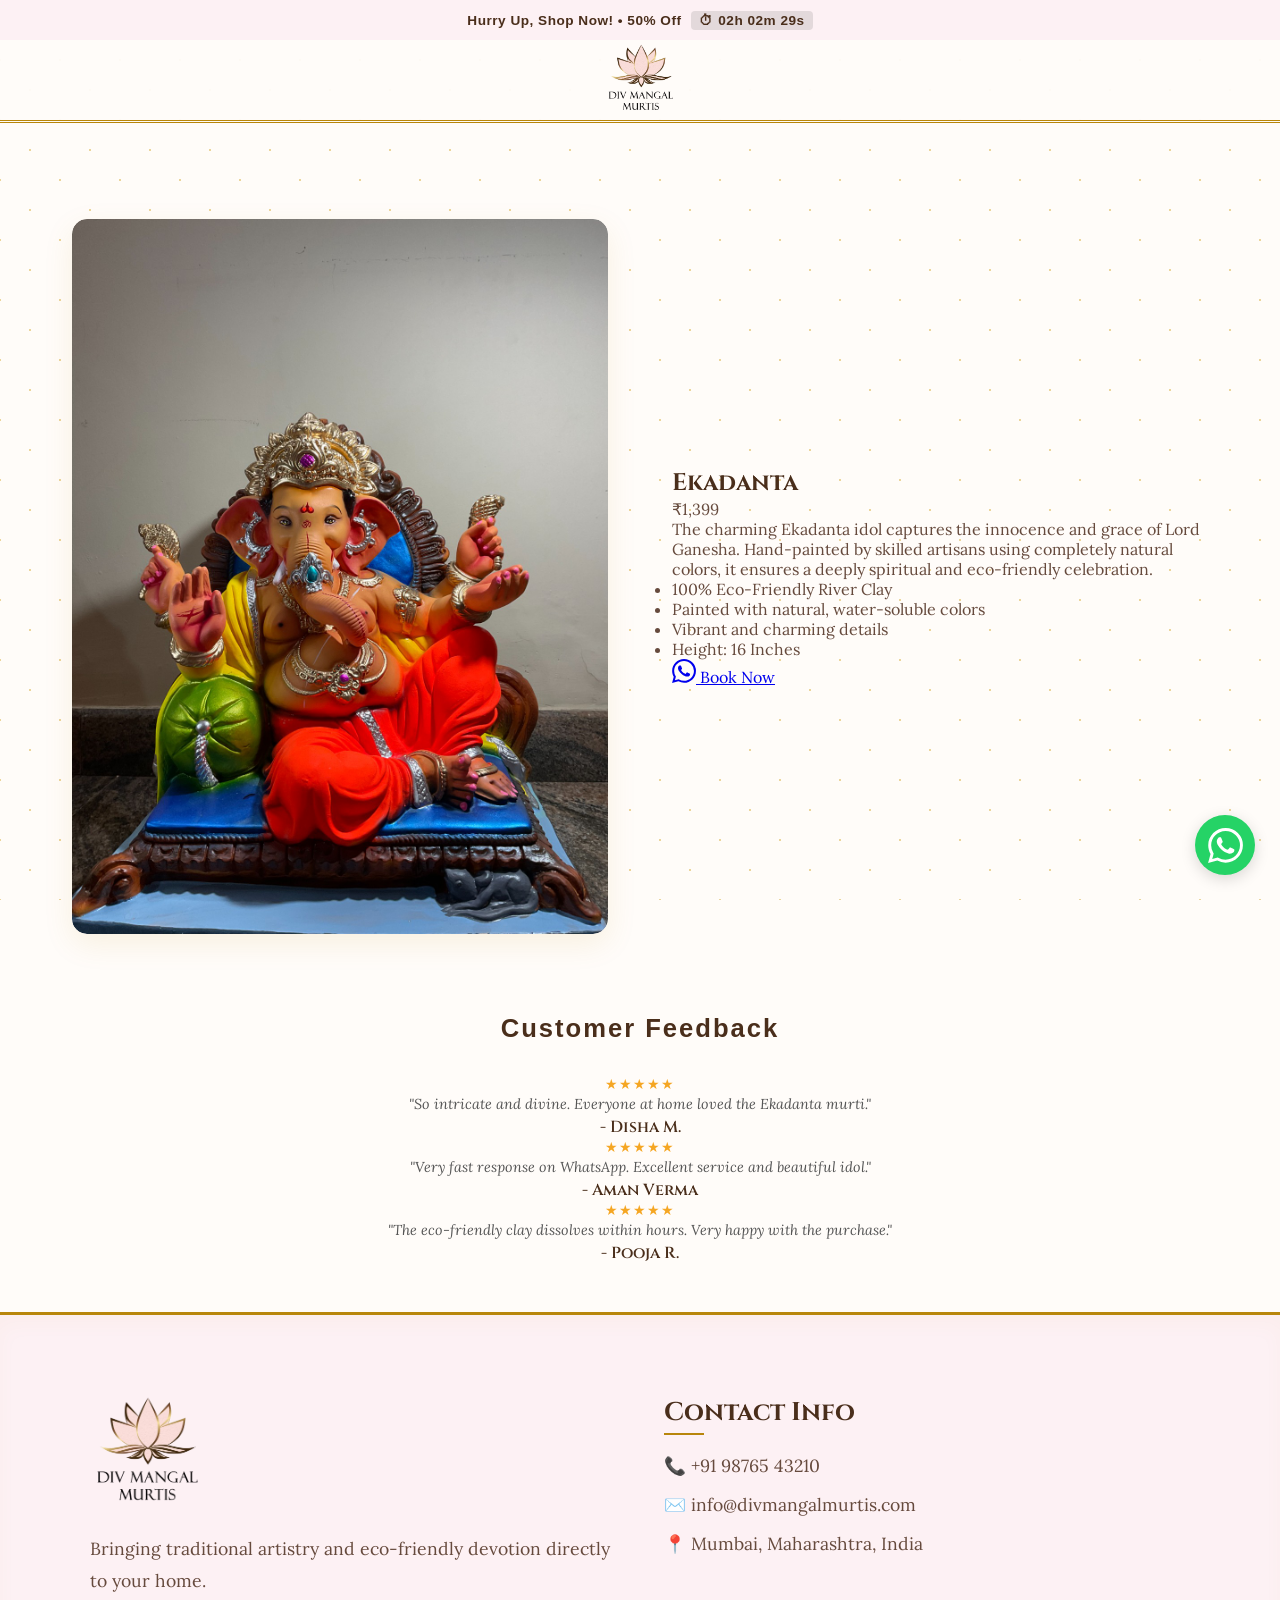
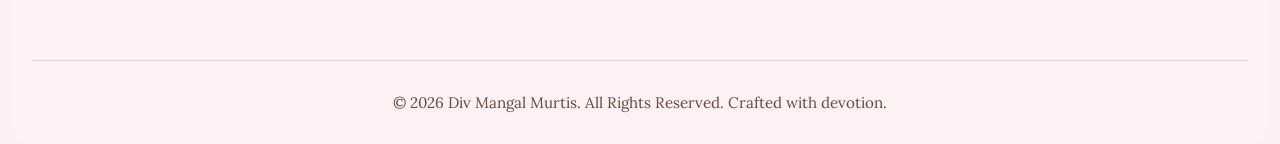
==== commit 9af78f0b: "Fix logo spacing and make WhatsApp button global" ====
--- a/ekadanta.html
+++ b/ekadanta.html
@@ -106,5 +106,6 @@
             <p>&copy; 2026 Div Mangal Murtis. All Rights Reserved. Crafted with devotion.</p>
         </div>
     </footer>
+<script src="script.js"></script>
 </body>
 </html>
--- a/style.css
+++ b/style.css
@@ -90,7 +90,7 @@
 /* Header */
 .header {
     background-color: rgba(255, 252, 249, 0.95);
-    padding: 1rem 1rem;
+    padding: 0.2rem 1rem;
     text-align: center;
     border-bottom: 3px double var(--color-gold);
     position: sticky;
@@ -102,12 +102,12 @@
     display: inline-flex;
     align-items: center;
     justify-content: center;
-    padding: 1rem 2rem;
+    padding: 0;
     position: relative;
 }
 
 .logo-image {
-    max-height: 180px;
+    max-height: 70px;
     width: auto;
     object-fit: contain;
 }
@@ -1112,3 +1112,48 @@
         font-size: 0.85rem;
     }
 }
+
+/* Floating WhatsApp Button */
+.floating-whatsapp {
+    position: fixed;
+    bottom: 25px;
+    right: 25px;
+    width: 60px;
+    height: 60px;
+    background-color: #25D366;
+    color: white;
+    border-radius: 50px;
+    text-align: center;
+    box-shadow: 0 4px 15px rgba(0, 0, 0, 0.15);
+    z-index: 1000;
+    display: flex;
+    align-items: center;
+    justify-content: center;
+    text-decoration: none;
+    transition: all 0.3s ease;
+}
+
+.floating-whatsapp:hover {
+    background-color: #1EBE5D;
+    transform: scale(1.1) translateY(-5px);
+    color: white;
+}
+
+.floating-whatsapp svg {
+    width: 35px;
+    height: 35px;
+    fill: currentColor;
+}
+
+@media (max-width: 768px) {
+    .floating-whatsapp {
+        width: 50px;
+        height: 50px;
+        bottom: 20px;
+        right: 20px;
+    }
+    .floating-whatsapp svg {
+        width: 28px;
+        height: 28px;
+    }
+}
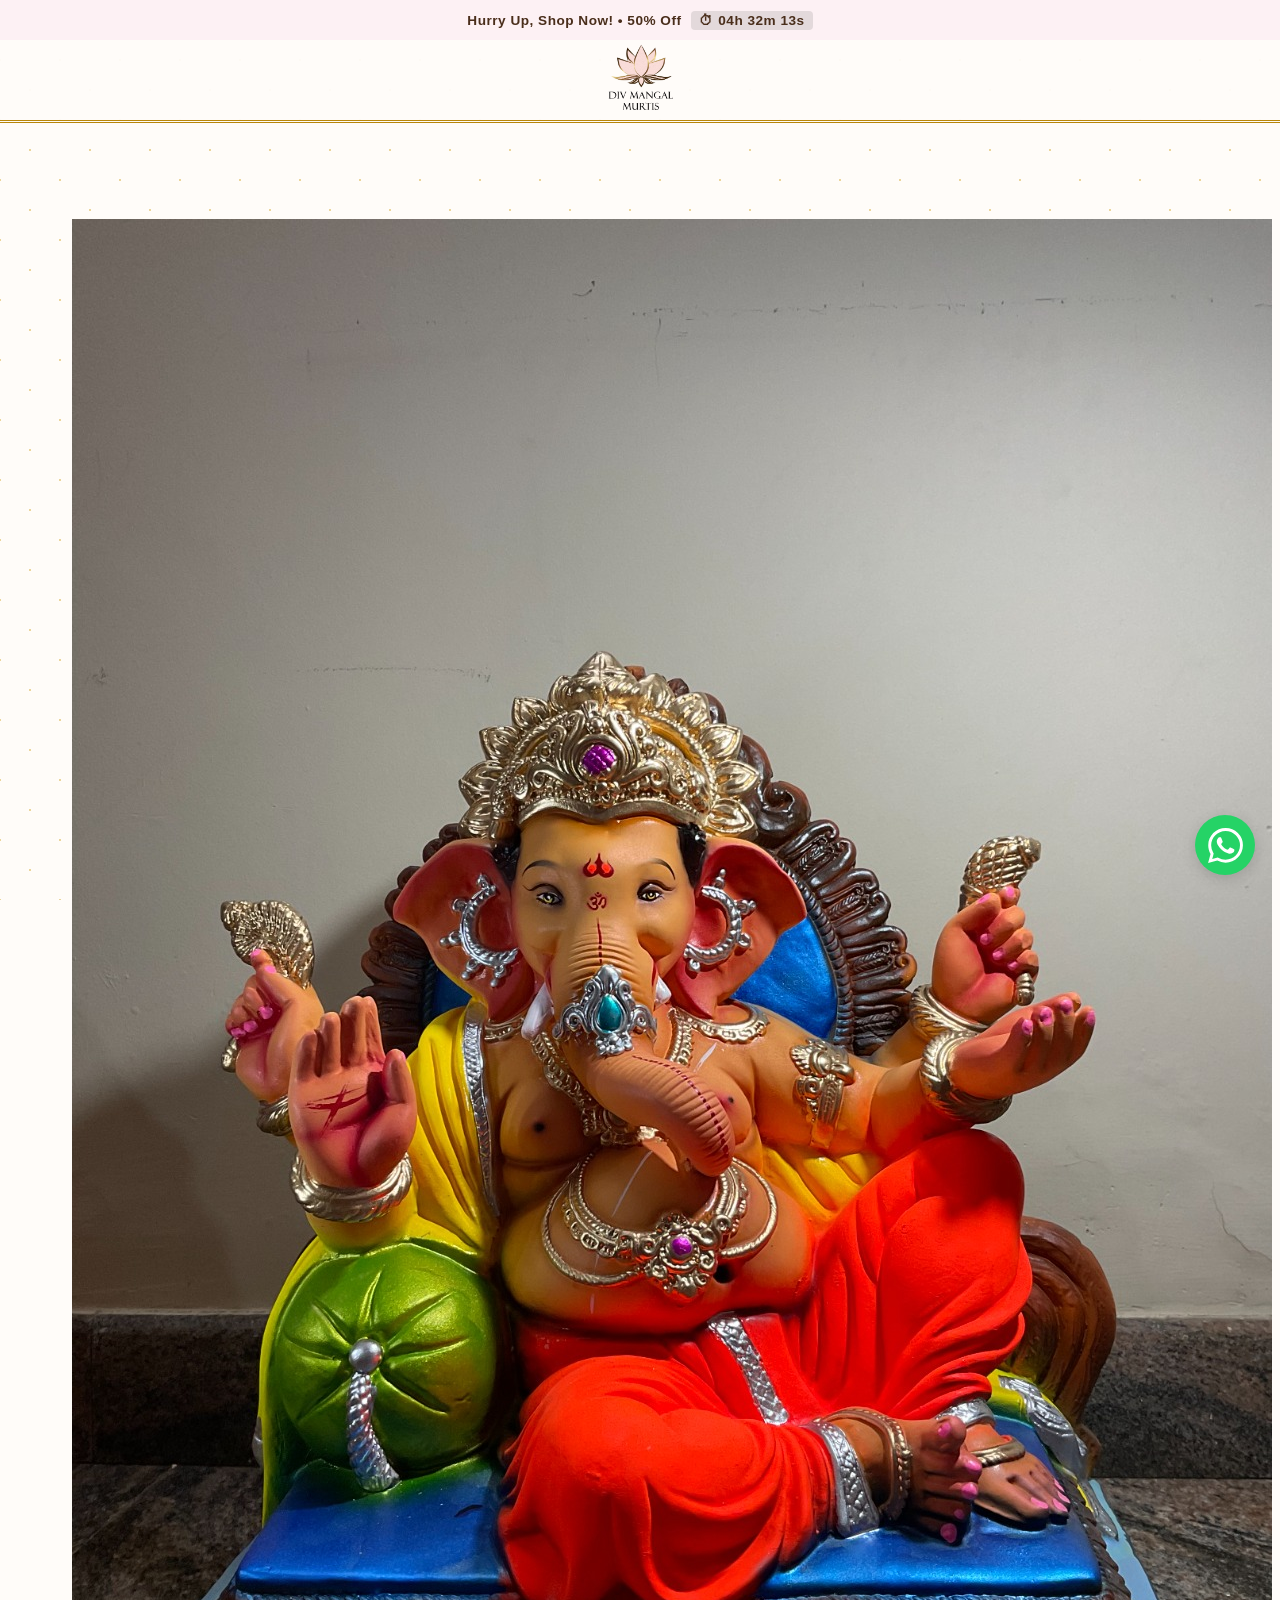
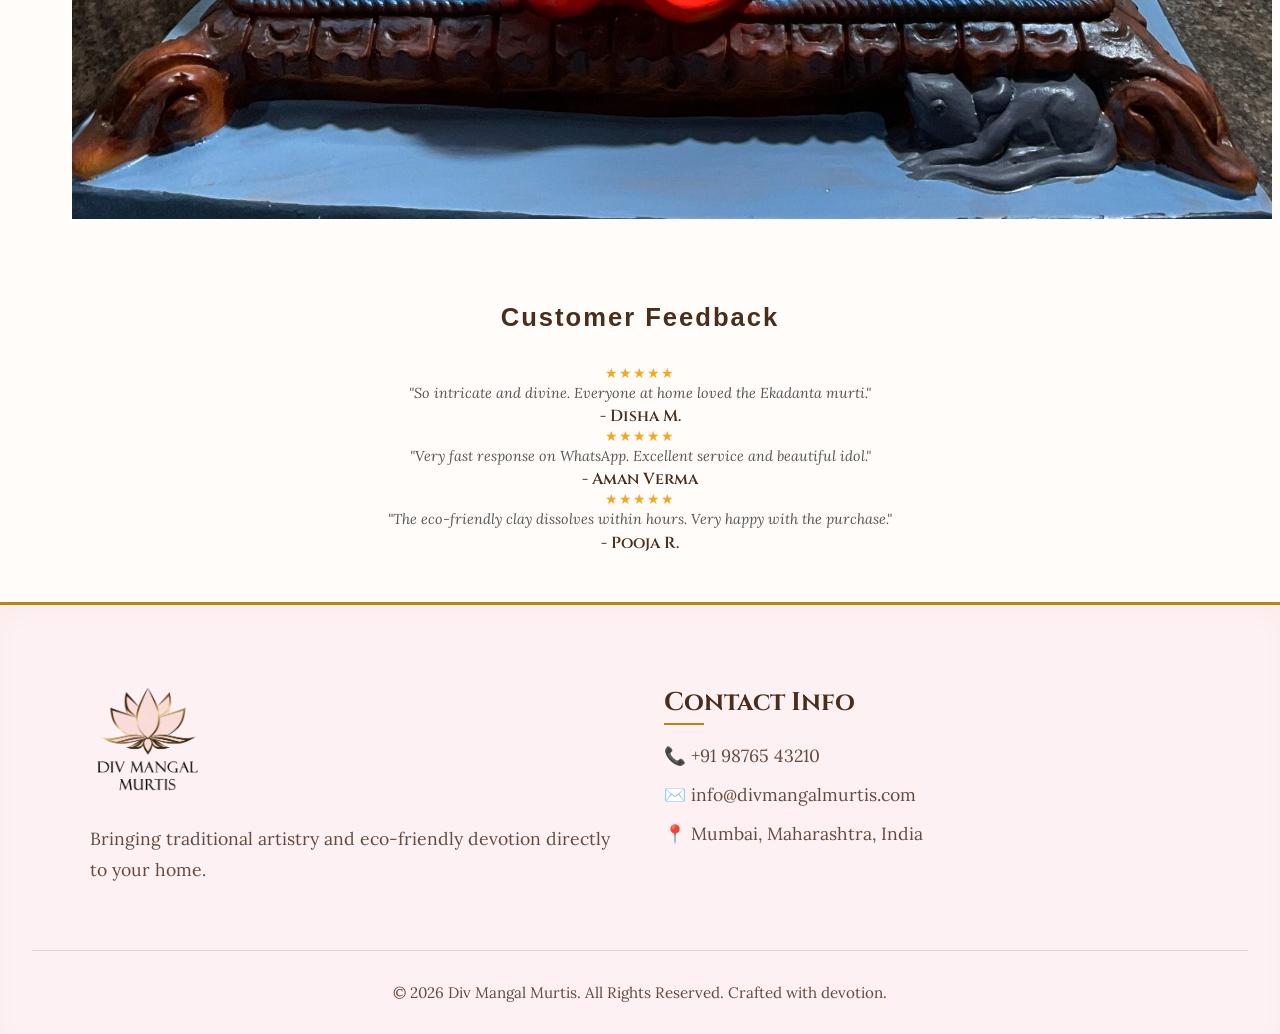
==== commit 09fb2494: "Add specific images/videos for product1, implement media slider, and fix UI alignments" ====
--- a/ekadanta.html
+++ b/ekadanta.html
@@ -40,6 +40,7 @@
         </div>
         <div class="product-info">
             <h1>Ekadanta</h1>
+            <p id="product-code" class="product-code-detail">Code: DMM2606</p>
             <p class="product-price">₹1,399</p>
             <p class="product-description">
                 The charming Ekadanta idol captures the innocence and grace of Lord Ganesha. Hand-painted by skilled artisans using completely natural colors, it ensures a deeply spiritual and eco-friendly celebration.
--- a/style.css
+++ b/style.css
@@ -374,6 +374,13 @@
     line-height: 1.4;
 }
 
+.product-code {
+    font-size: 0.85rem;
+    font-family: 'Outfit', sans-serif;
+    color: #666;
+    padding: 0 0.75rem 0.2rem;
+}
+
 .price-row {
     display: flex;
     align-items: center;
@@ -614,25 +621,89 @@
     z-index: 10;
 }
 
-.product-detail-image-wrapper {
+/* Product Media Slider */
+.product-media-slider-container {
+    position: relative;
+    width: 100%;
     background-color: transparent;
     border-radius: 15px;
-    height: auto;
-    position: relative;
     overflow: hidden;
     box-shadow: 0 10px 30px rgba(184, 134, 11, 0.1);
-    display: flex;
-    align-items: center;
+    background: #fff;
+}
+
+.product-media-slider {
+    display: flex;
+    overflow-x: auto;
+    scroll-snap-type: x mandatory;
+    scroll-behavior: smooth;
+    scrollbar-width: none; /* Firefox */
+    -ms-overflow-style: none;  /* IE and Edge */
+}
+.product-media-slider::-webkit-scrollbar {
+    display: none;
+}
+
+.media-slide {
+    flex: 0 0 100%;
+    scroll-snap-align: center;
+    display: flex;
     justify-content: center;
-}
-
-.product-detail-image {
+    align-items: center;
+    background: #fdfdfd;
+}
+
+.media-slide img, .media-slide video {
     width: 100%;
     height: auto;
-    max-height: 80vh;
+    max-height: 70vh;
     object-fit: contain;
-    border-radius: 15px;
-    display: block;
+}
+
+.media-arrow {
+    position: absolute;
+    top: 50%;
+    transform: translateY(-50%);
+    background: rgba(255, 255, 255, 0.8);
+    border: none;
+    width: 40px;
+    height: 40px;
+    border-radius: 50%;
+    font-size: 1.5rem;
+    cursor: pointer;
+    color: var(--color-dark);
+    box-shadow: 0 2px 10px rgba(0,0,0,0.1);
+    z-index: 10;
+    transition: background 0.3s ease;
+}
+.media-arrow:hover {
+    background: #fff;
+    color: var(--color-gold);
+}
+.media-prev { left: 10px; }
+.media-next { right: 10px; }
+
+.media-dots {
+    display: flex;
+    justify-content: center;
+    gap: 8px;
+    padding: 15px 0;
+    background: #fff;
+    width: 100%;
+    border-top: 1px solid #eee;
+}
+
+.media-dot {
+    width: 10px;
+    height: 10px;
+    border-radius: 50%;
+    background: #ccc;
+    cursor: pointer;
+    transition: background 0.3s ease;
+}
+.media-dot.active {
+    background: var(--color-gold);
+    transform: scale(1.2);
 }
 
 .product-info {
@@ -654,6 +725,14 @@
     color: var(--color-dark);
     margin-bottom: 0;
     line-height: 1.3;
+}
+
+.product-code-detail {
+    font-size: 1.1rem;
+    font-family: 'Outfit', sans-serif;
+    color: #555;
+    margin-bottom: 12px;
+    font-weight: 500;
 }
 .share-btn {
     background: #f5f5f5;
@@ -1030,6 +1109,10 @@
         font-size: 0.78rem;
         padding: 0.5rem 0.5rem 0.2rem;
     }
+    .product-code {
+        font-size: 0.73rem;
+        padding: 0 0.5rem 0.2rem;
+    }
     .price-row {
         padding: 0 0.5rem 0.2rem;
         gap: 0.3rem;
@@ -1107,6 +1190,9 @@
     }
     .product-title {
         font-size: 0.7rem;
+    }
+    .product-code {
+        font-size: 0.65rem;
     }
     .current-price {
         font-size: 0.85rem;
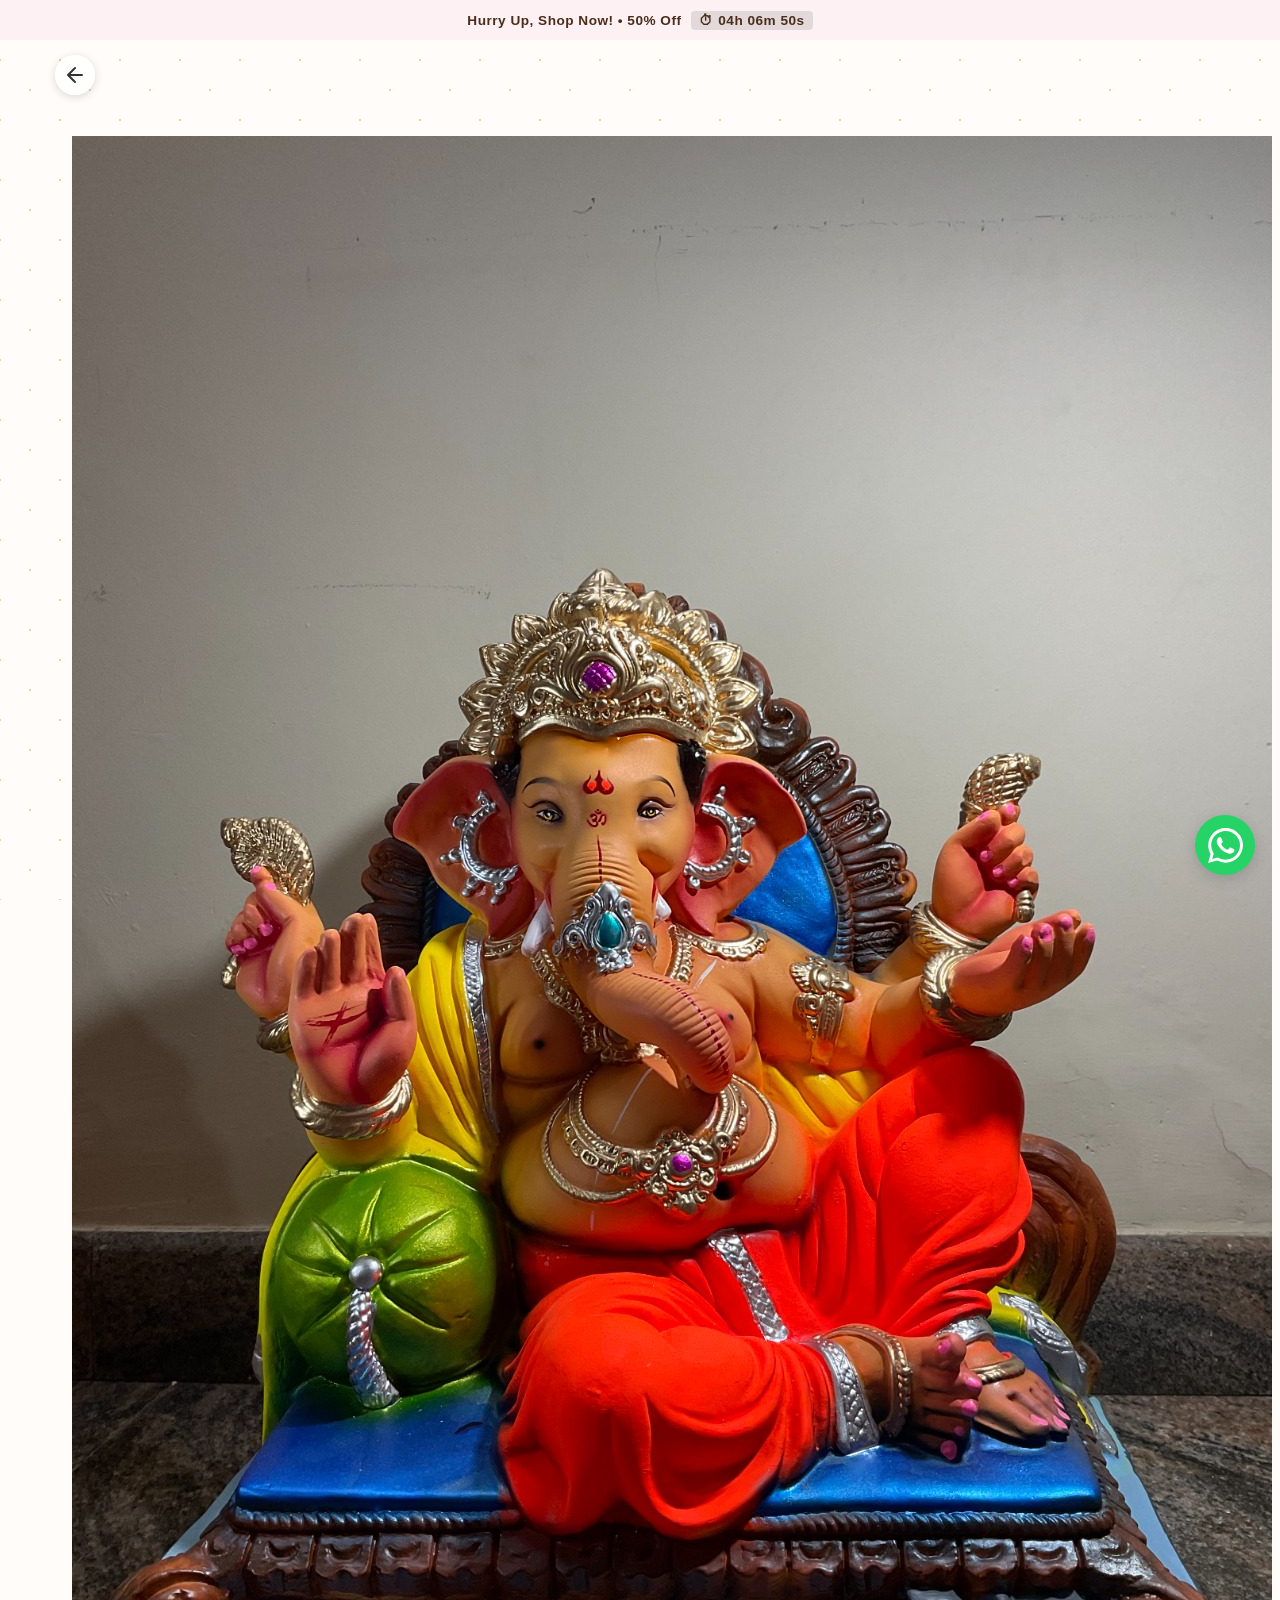
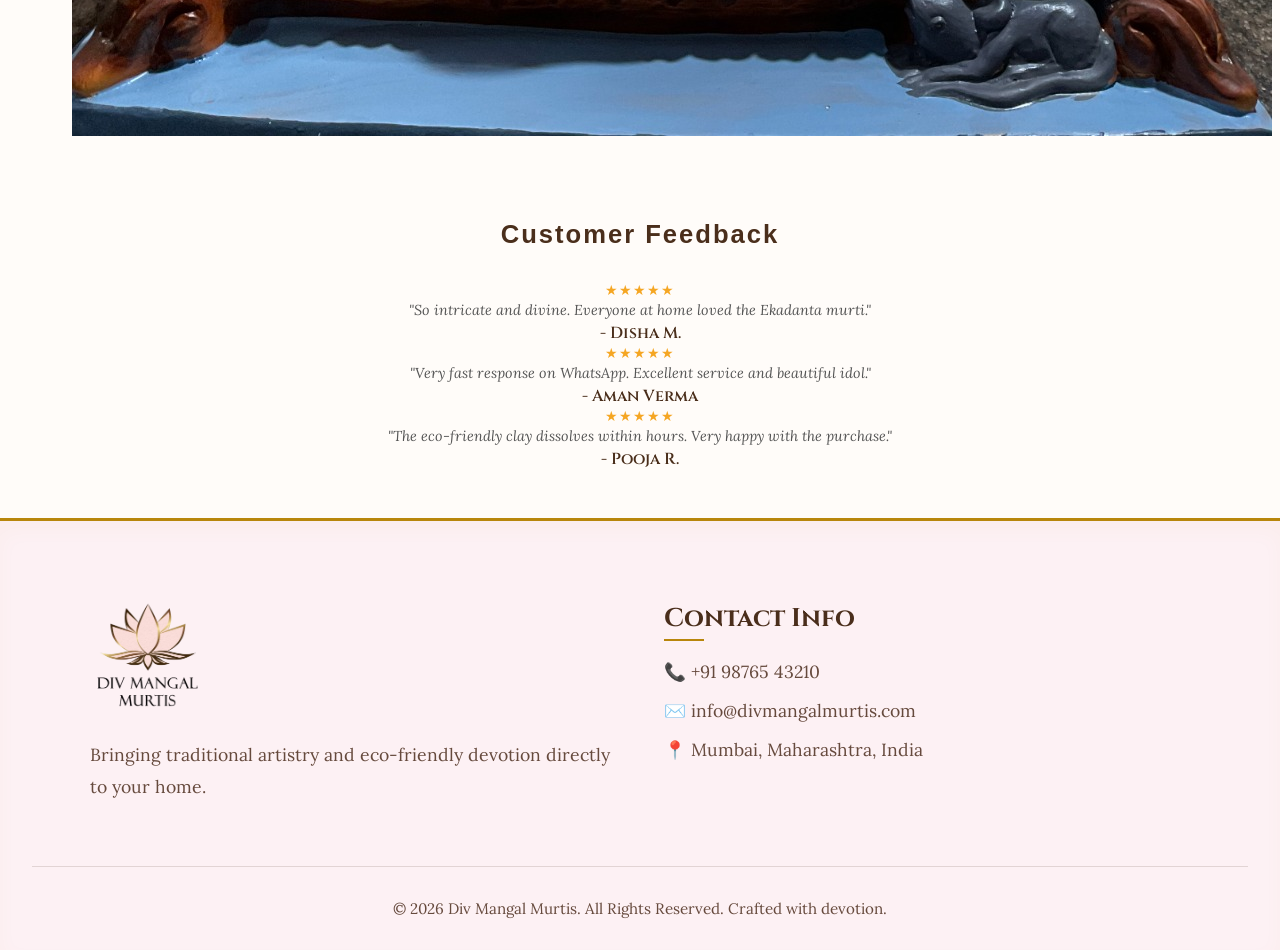
==== commit 5922d777: "UI Updates: Add back button to product pages, fix padding, and use Montserrat font for product codes" ====
--- a/ekadanta.html
+++ b/ekadanta.html
@@ -24,17 +24,12 @@
         </div>
     </div>
 
-    <header class="header">
-        <div class="logo-container">
-            <div class="logo-placeholder">
-                <a href="index.html">
-                    <img src="images/logo.png" alt="Div Mangal Murtis Logo" class="logo-image">
-                </a>
-            </div>
-        </div>
-    </header>
+
 
     <section class="product-detail-section">
+        <a href="index.html" class="back-btn">
+            <svg viewBox="0 0 24 24" fill="none" stroke="currentColor" stroke-width="2" stroke-linecap="round" stroke-linejoin="round"><path d="M19 12H5M12 19l-7-7 7-7"/></svg>
+        </a>
         <div class="product-detail-image-wrapper">
             <img src="images/WhatsApp Image 2026-06-09 at 5.28.14 PM.jpeg" alt="Ekadanta Ganesha Idol" class="product-detail-image">
         </div>
--- a/style.css
+++ b/style.css
@@ -1,3 +1,5 @@
+@import url('https://fonts.googleapis.com/css2?family=Montserrat:wght@500;600;700;800&display=swap');
+
 :root {
     --color-bg-base: #FFFCF9;
     --color-pastel-pink: #FDF1F4;
@@ -375,9 +377,10 @@
 }
 
 .product-code {
-    font-size: 0.85rem;
-    font-family: 'Outfit', sans-serif;
-    color: #666;
+    font-size: 1rem;
+    font-family: 'Montserrat', sans-serif;
+    color: #333;
+    font-weight: 700;
     padding: 0 0.75rem 0.2rem;
 }
 
@@ -728,11 +731,12 @@
 }
 
 .product-code-detail {
-    font-size: 1.1rem;
-    font-family: 'Outfit', sans-serif;
-    color: #555;
+    font-size: 1.35rem;
+    font-family: 'Montserrat', sans-serif;
+    color: #222;
     margin-bottom: 12px;
-    font-weight: 500;
+    font-weight: 800;
+    letter-spacing: 0.5px;
 }
 .share-btn {
     background: #f5f5f5;
@@ -1110,7 +1114,7 @@
         padding: 0.5rem 0.5rem 0.2rem;
     }
     .product-code {
-        font-size: 0.73rem;
+        font-size: 0.85rem;
         padding: 0 0.5rem 0.2rem;
     }
     .price-row {
@@ -1166,12 +1170,19 @@
 
     /* Product detail pages */
     .product-detail-section {
-        padding: 3rem 1.5rem 1.5rem;
+        padding: 0 0 1.5rem;
         gap: 2rem;
     }
     .product-detail-image-wrapper {
         height: auto;
         max-height: 60vh;
+        border-radius: 0;
+    }
+    .product-media-slider-container {
+        border-radius: 0;
+    }
+    .product-info {
+        padding: 0 1.5rem;
     }
     .product-info h1 {
         font-size: 2rem;
@@ -1192,7 +1203,7 @@
         font-size: 0.7rem;
     }
     .product-code {
-        font-size: 0.65rem;
+        font-size: 0.8rem;
     }
     .current-price {
         font-size: 0.85rem;
@@ -1243,3 +1254,29 @@
         height: 28px;
     }
 }
+
+.back-btn {
+    position: absolute;
+    top: 15px;
+    left: 15px;
+    z-index: 100;
+    background: rgba(255, 255, 255, 0.9);
+    border-radius: 50%;
+    width: 40px;
+    height: 40px;
+    display: flex;
+    align-items: center;
+    justify-content: center;
+    color: #333;
+    text-decoration: none;
+    box-shadow: 0 2px 10px rgba(0,0,0,0.15);
+    transition: all 0.3s ease;
+}
+.back-btn:hover {
+    background: #fff;
+    transform: scale(1.1);
+}
+.back-btn svg {
+    width: 24px;
+    height: 24px;
+}
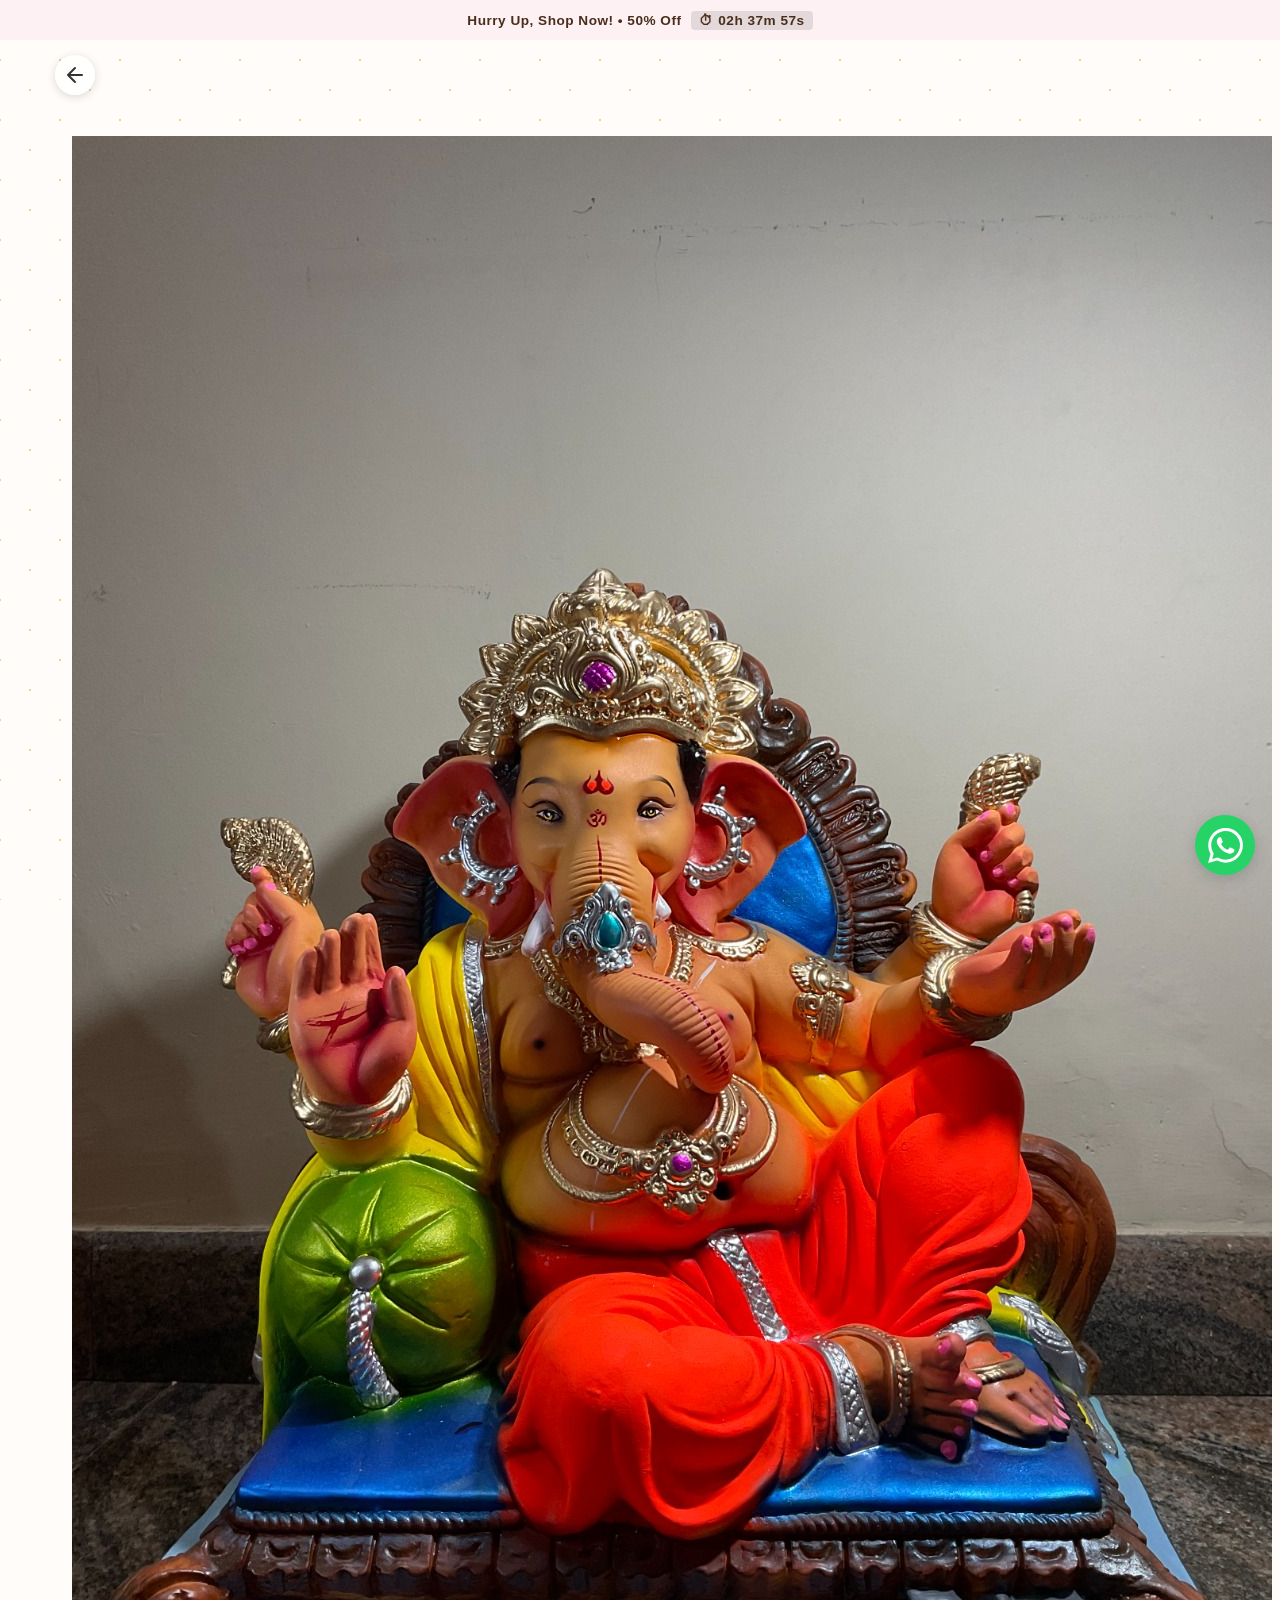
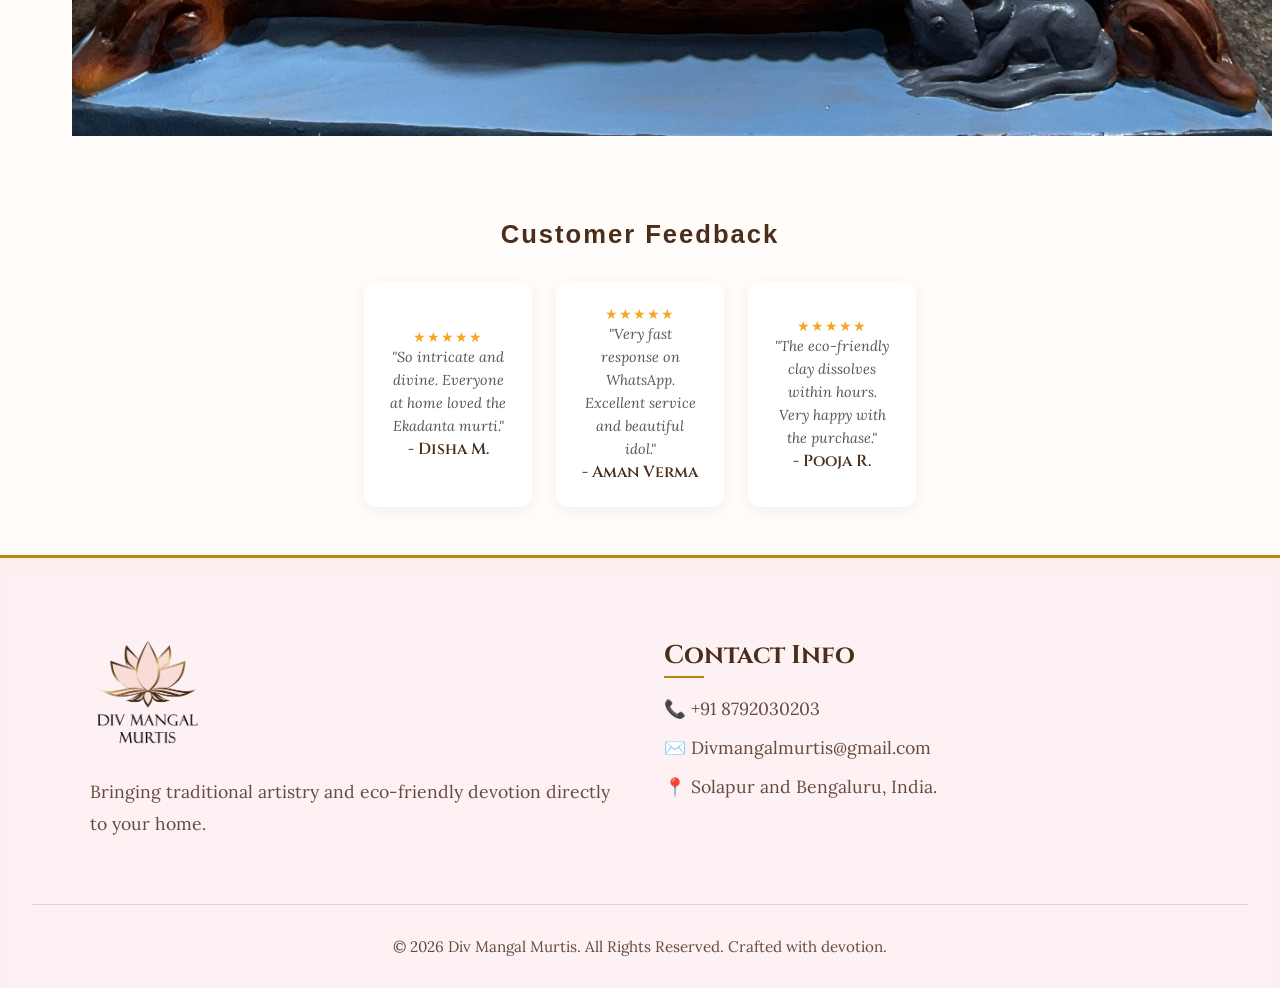
==== commit 3eb3707d: "Update contact info, location, and mobile view UI" ====
--- a/ekadanta.html
+++ b/ekadanta.html
@@ -46,7 +46,7 @@
                 <li>Vibrant and charming details</li>
                 <li>Height: 16 Inches</li>
             </ul>
-            <a href="https://wa.me/919876543210?text=Hello,%20I%20would%20like%20to%20book%20the%20Ekadanta%20idol." class="whatsapp-btn" target="_blank" rel="noopener noreferrer">
+            <a href="https://wa.me/918792030203?text=Hello,%20I%20would%20like%20to%20book%20the%20Ekadanta%20idol." class="whatsapp-btn" target="_blank" rel="noopener noreferrer">
                 <svg class="whatsapp-icon" viewBox="0 0 24 24">
                     <path d="M17.472 14.382c-.297-.149-1.758-.867-2.03-.967-.273-.099-.471-.148-.67.15-.197.297-.767.966-.94 1.164-.173.199-.347.223-.644.075-.297-.15-1.255-.463-2.39-1.475-.883-.788-1.48-1.761-1.653-2.059-.173-.297-.018-.458.13-.606.134-.133.298-.347.446-.52.149-.174.198-.298.298-.497.099-.198.05-.371-.025-.52-.075-.149-.669-1.612-.916-2.207-.242-.579-.487-.5-.669-.51a12.8 12.8 0 0 0-.57-.01c-.198 0-.52.074-.792.372-.272.297-1.04 1.016-1.04 2.479 0 1.462 1.065 2.875 1.213 3.074.149.198 2.096 3.2 5.077 4.487.709.306 1.262.489 1.694.625.712.227 1.36.195 1.871.118.571-.085 1.758-.719 2.006-1.413.248-.694.248-1.289.173-1.413-.074-.124-.272-.198-.57-.347m-5.421 7.403h-.004a9.87 9.87 0 0 1-5.031-1.378l-.361-.214-3.741.982.998-3.648-.235-.374a9.86 9.86 0 0 1-1.51-5.26c.001-5.45 4.436-9.884 9.888-9.884 2.64 0 5.122 1.03 6.988 2.898a9.825 9.825 0 0 1 2.893 6.994c-.003 5.45-4.437 9.884-9.885 9.884m8.413-18.297A11.815 11.815 0 0 0 12.05 0C5.495 0 .16 5.335.157 11.892c0 2.096.547 4.142 1.588 5.945L.057 24l6.305-1.654a11.882 11.882 0 0 0 5.683 1.448h.005c6.554 0 11.89-5.335 11.893-11.893a11.821 11.821 0 0 0-3.48-8.413z"/>
                 </svg>
@@ -93,9 +93,9 @@
             </div>
             <div class="footer-col">
                 <h3>Contact Info</h3>
-                <p>📞 +91 98765 43210</p>
-                <p>✉️ info@divmangalmurtis.com</p>
-                <p>📍 Mumbai, Maharashtra, India</p>
+                <p>📞 +91 8792030203</p>
+                <p>✉️ Divmangalmurtis@gmail.com</p>
+                <p>📍 Solapur and Bengaluru, India.</p>
             </div>
         </div>
         <div class="footer-bottom">
--- a/style.css
+++ b/style.css
@@ -95,9 +95,6 @@
     padding: 0.2rem 1rem;
     text-align: center;
     border-bottom: 3px double var(--color-gold);
-    position: sticky;
-    top: 40px; /* Below the announcement bar */
-    z-index: 999;
 }
 
 .logo-placeholder {
@@ -120,7 +117,7 @@
 .hero {
     position: relative;
     text-align: center;
-    padding: 1.5rem;
+    padding: 0;
     background-color: transparent;
 }
 
@@ -128,12 +125,12 @@
 .slider-container {
     position: relative;
     width: 100%;
-    max-width: 1200px;
+    max-width: 100%;
     margin: 0 auto;
     aspect-ratio: 21 / 9;
-    border-radius: 20px;
+    border-radius: 0;
     overflow: hidden;
-    box-shadow: 0 10px 30px rgba(0,0,0,0.1);
+    box-shadow: none;
 }
 
 .slide {
@@ -1071,11 +1068,11 @@
 @media (max-width: 768px) {
     /* Hero: full screen, centered content */
     .hero {
-        padding: 1rem;
+        padding: 0;
     }
     .slider-container {
         aspect-ratio: 16 / 10;
-        border-radius: 15px;
+        border-radius: 0;
     }
     .petal {
         display: none;
@@ -1280,3 +1277,39 @@
     width: 24px;
     height: 24px;
 }
+
+/* Swiping Reviews Grid for inner pages */
+.reviews-grid {
+    display: flex;
+    overflow-x: auto;
+    scroll-snap-type: x mandatory;
+    gap: 1.5rem;
+    padding: 1rem 0.5rem;
+    scrollbar-width: none;
+}
+.reviews-grid::-webkit-scrollbar {
+    display: none;
+}
+.review-card {
+    flex: 0 0 85%;
+    scroll-snap-align: center;
+    background: #fff;
+    padding: 1.5rem;
+    border-radius: 12px;
+    box-shadow: 0 4px 15px rgba(0,0,0,0.06);
+    display: flex;
+    flex-direction: column;
+    justify-content: center;
+}
+@media (min-width: 768px) {
+    .reviews-grid {
+        display: grid;
+        grid-template-columns: repeat(3, 1fr) !important;
+        overflow-x: visible;
+        padding: 0;
+    }
+    .review-card {
+        flex: none;
+        scroll-snap-align: none;
+    }
+}
